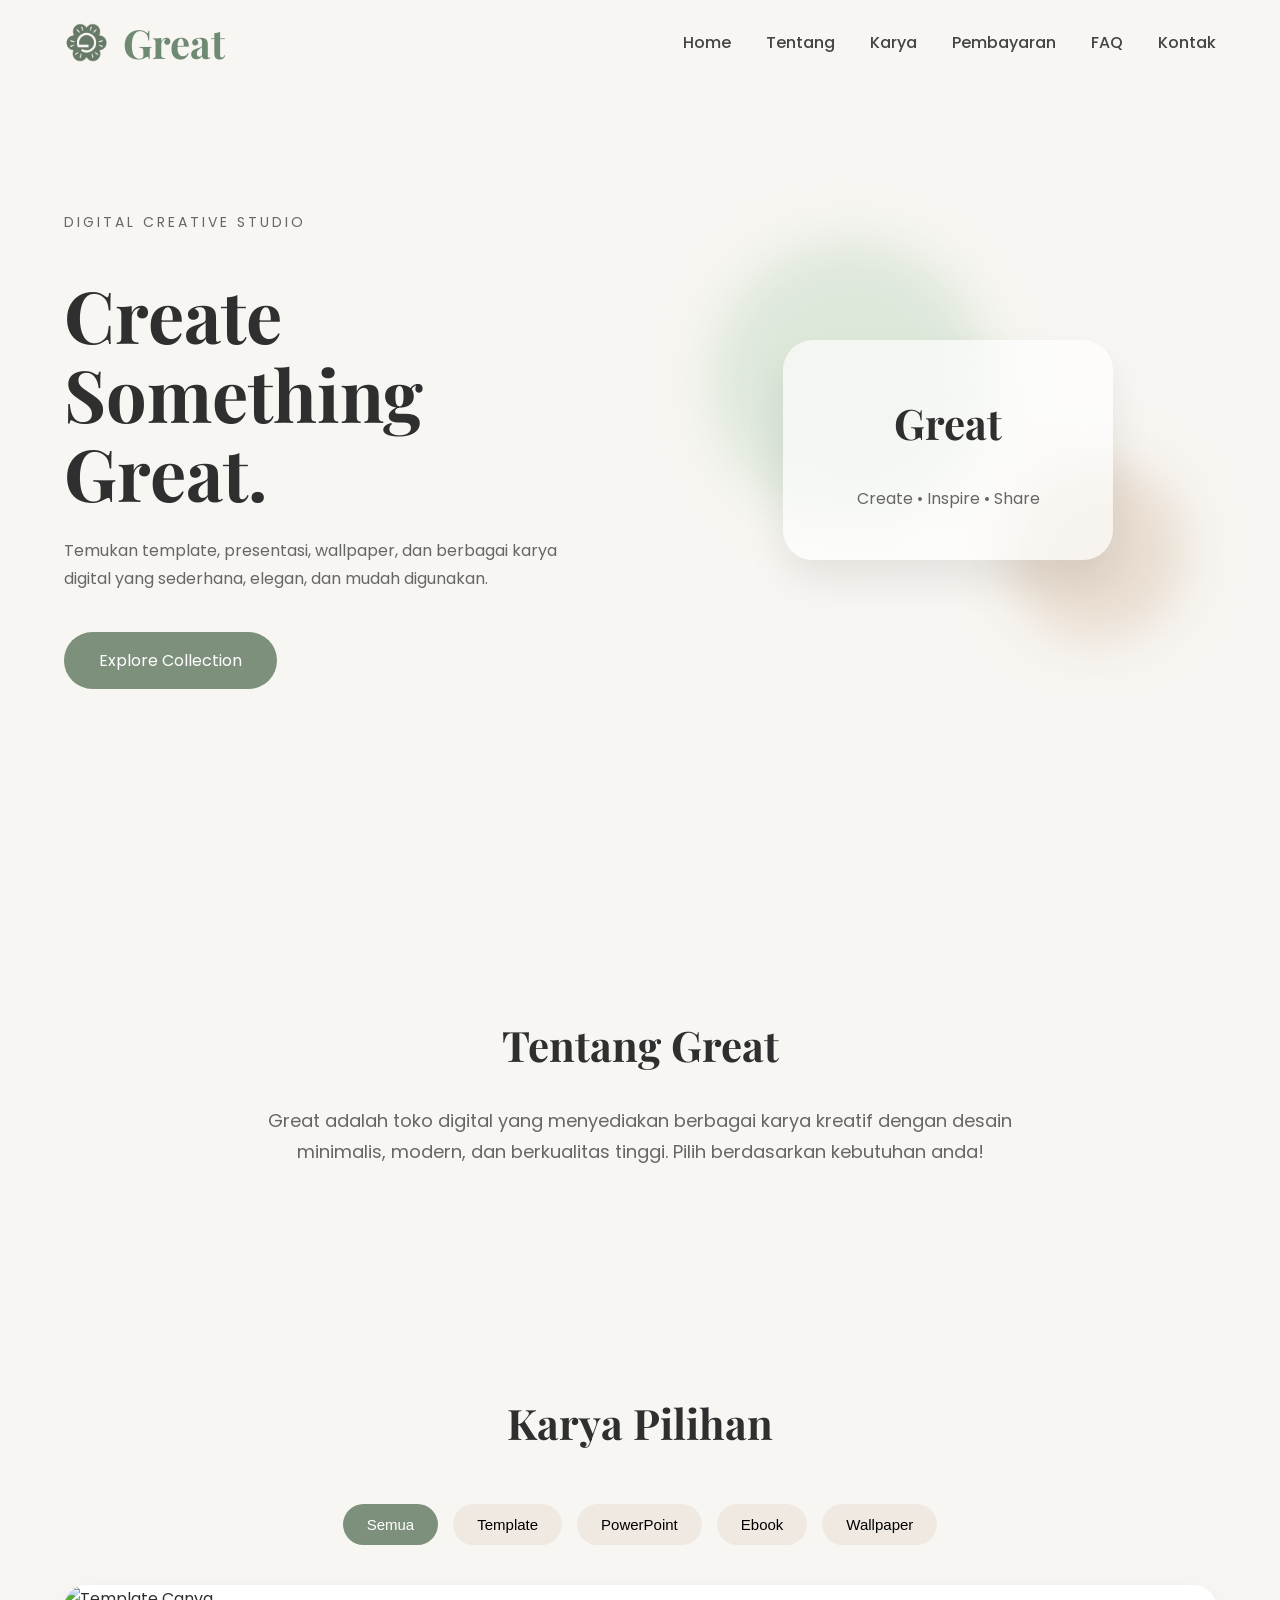
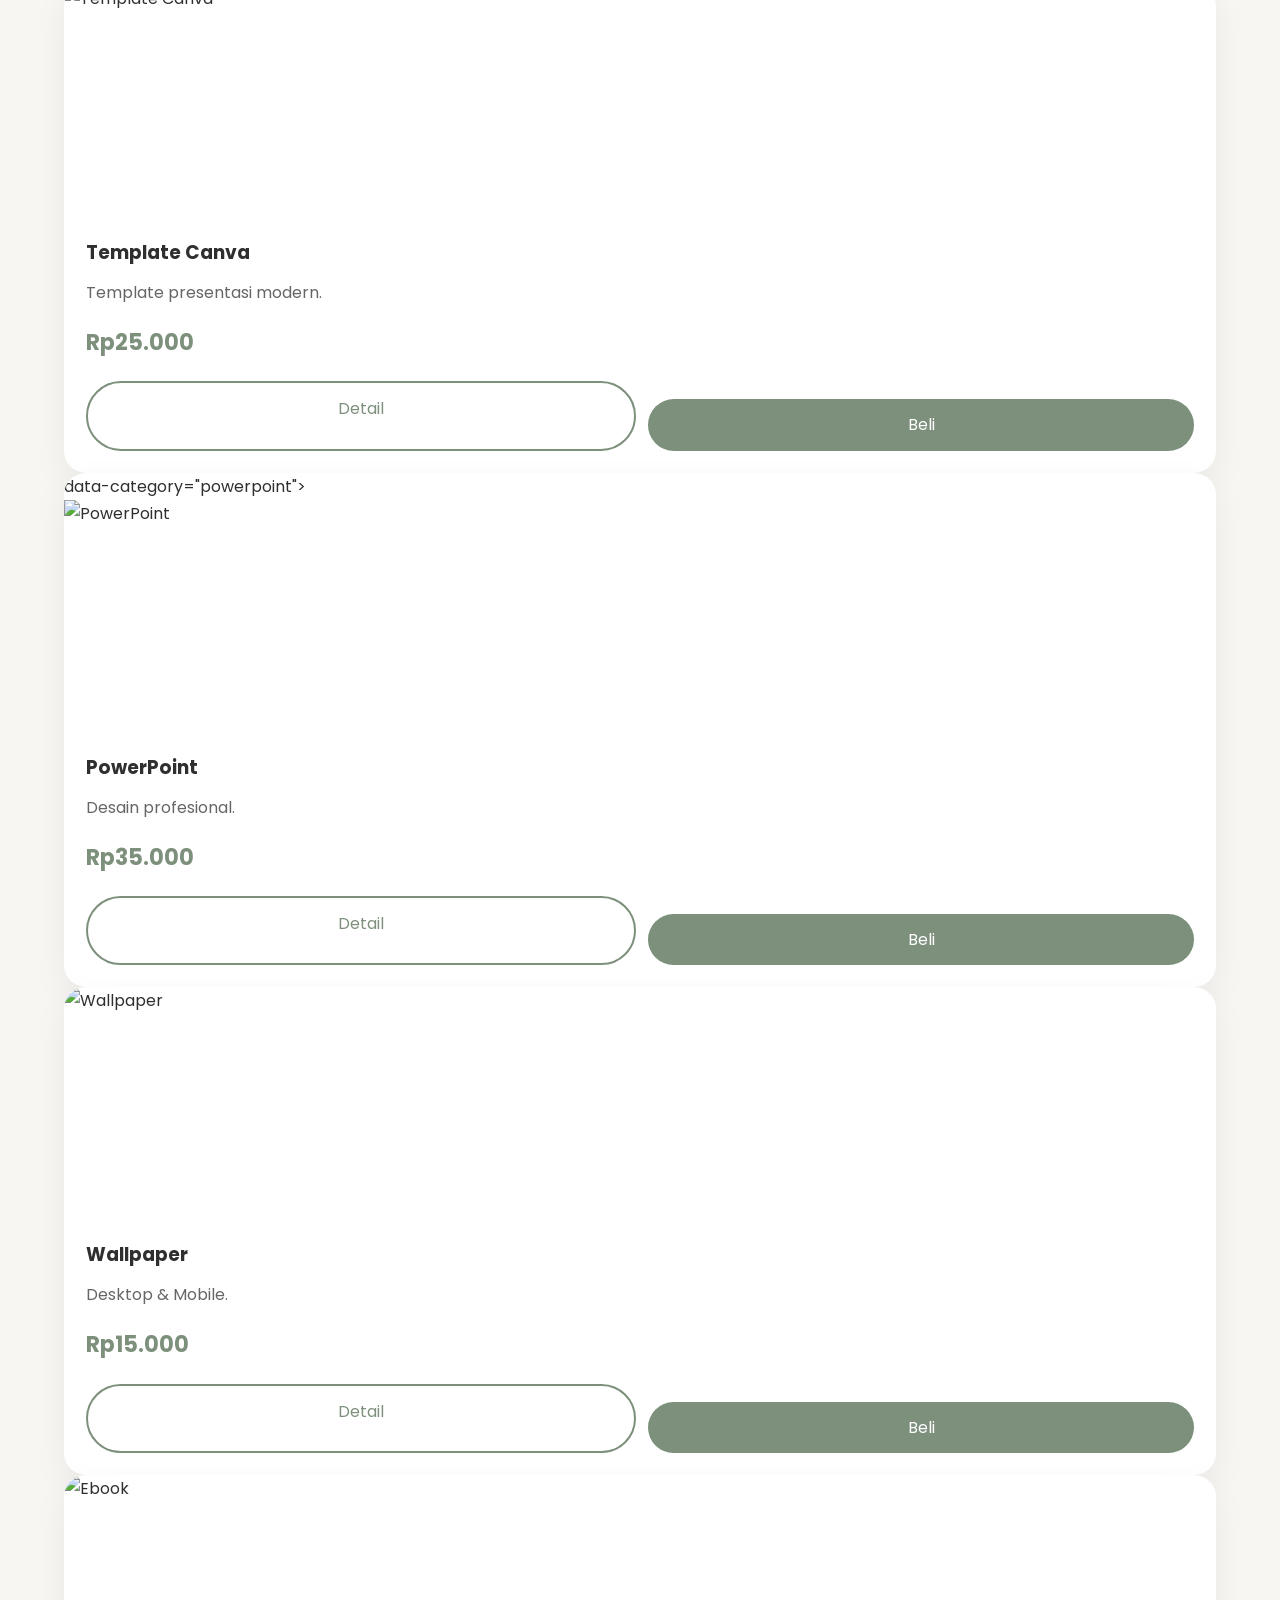
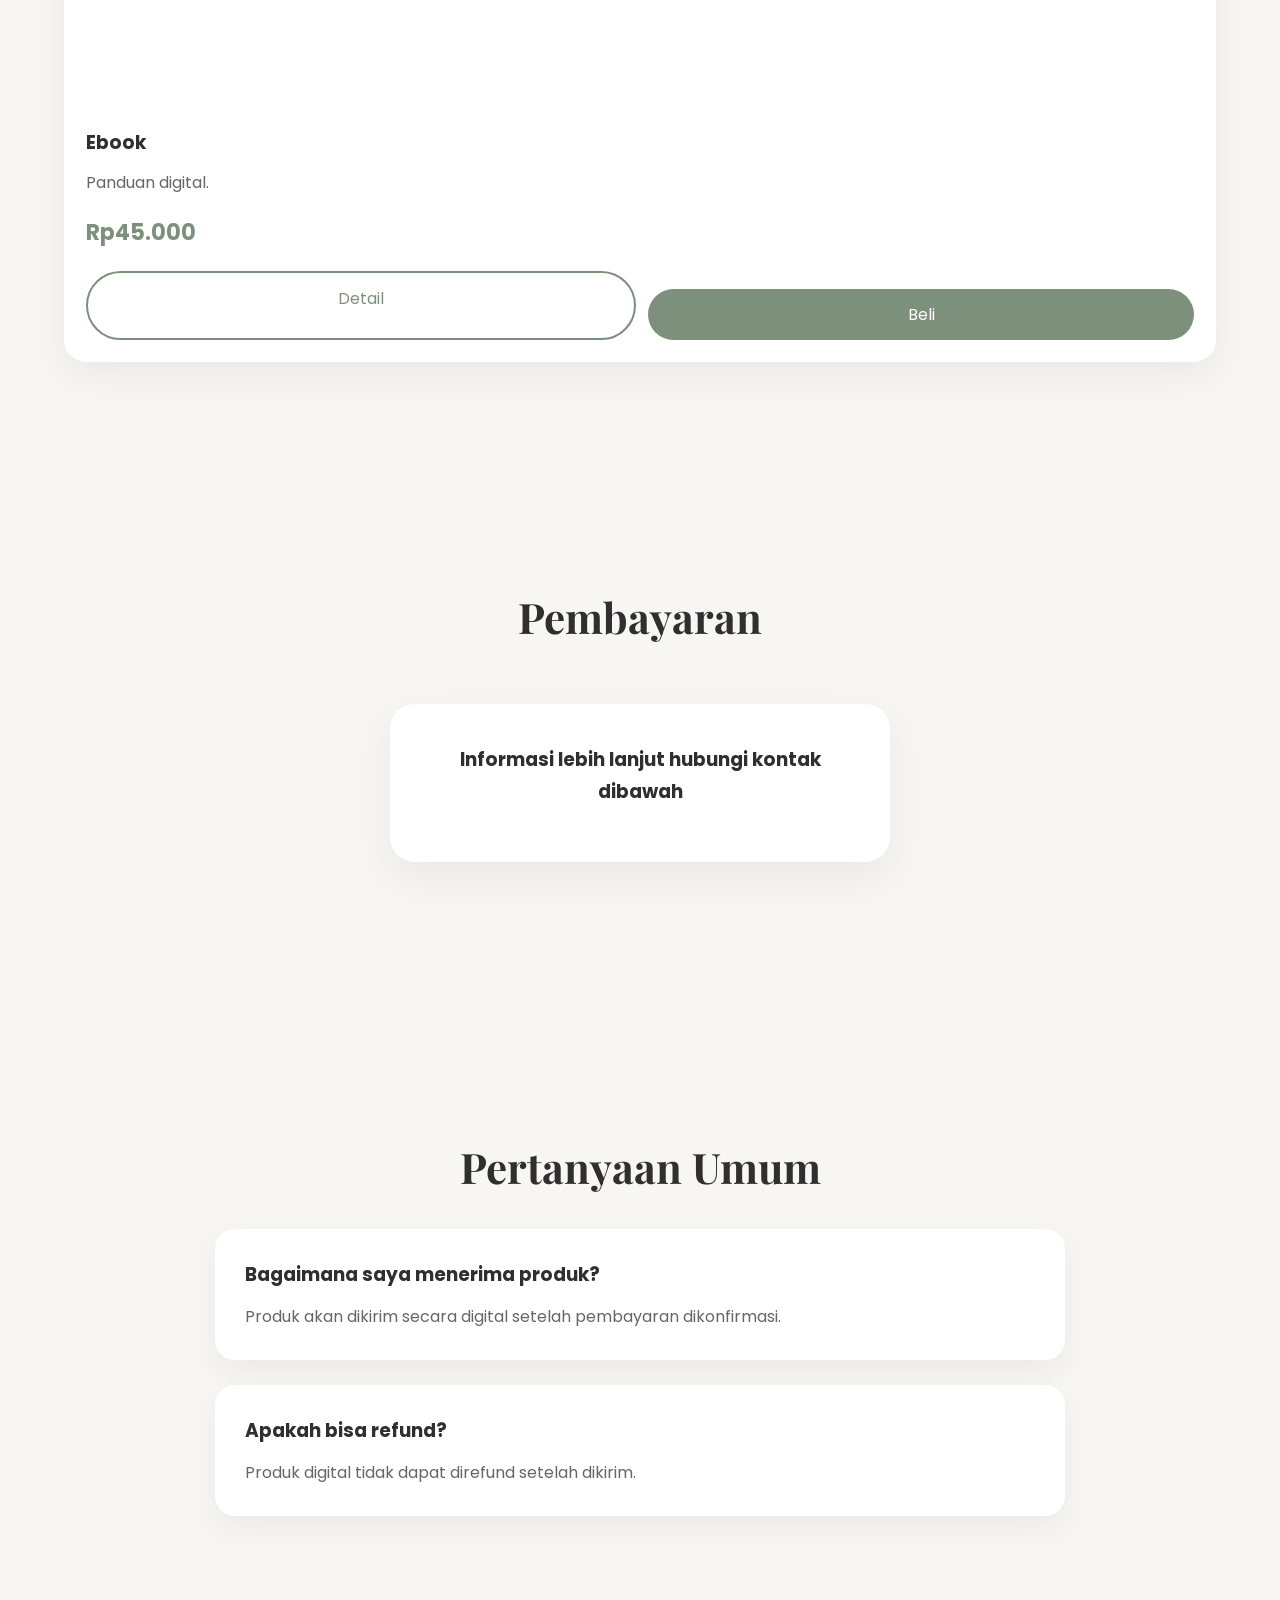
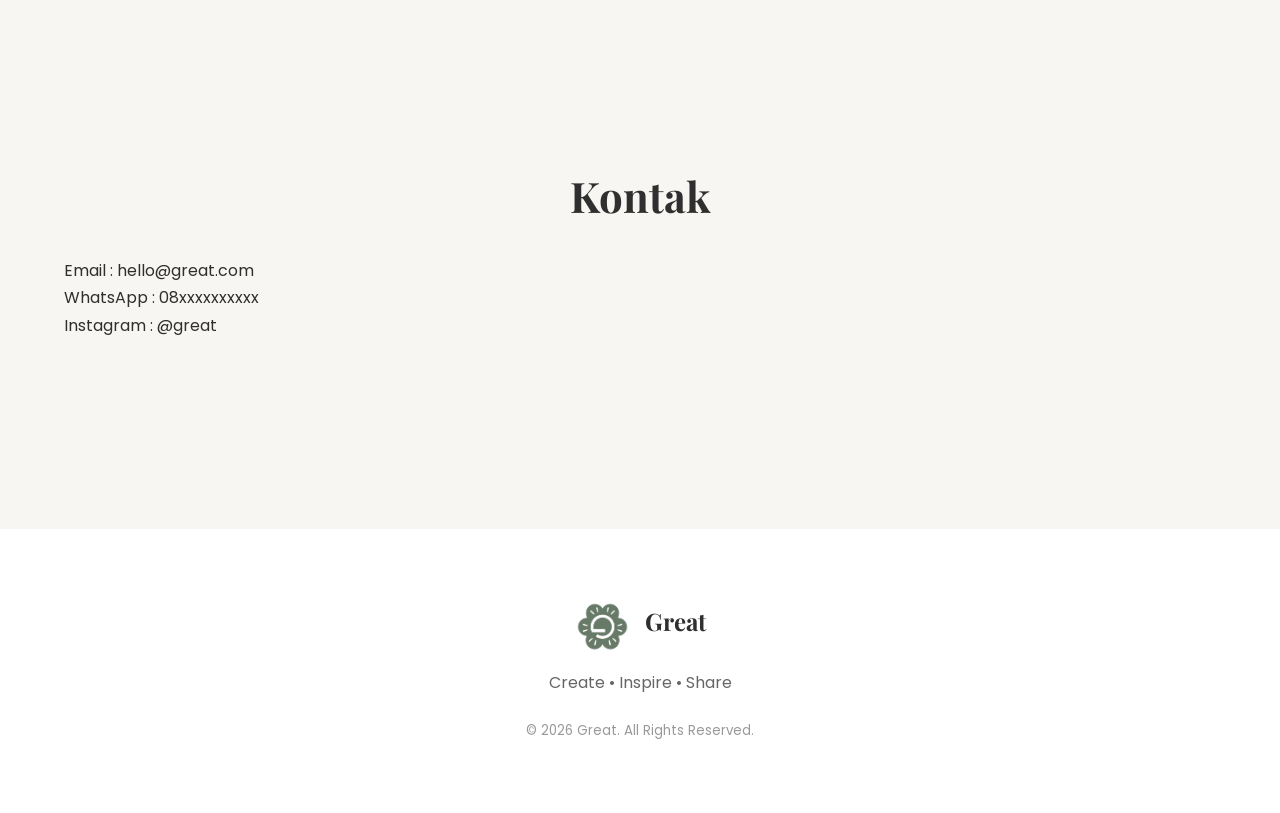
==== index.html @ f37a180a "First commit" ====
<!DOCTYPE html>
<html lang="id">

<head>
    <meta charset="UTF-8">
    <meta name="viewport" content="width=device-width, initial-scale=1.0">

    <title>Great | Digital Store</title>

    <!-- Font -->
    <link rel="preconnect" href="https://fonts.googleapis.com">
    <link rel="preconnect" href="https://fonts.gstatic.com" crossorigin>

    <link href="https://fonts.googleapis.com/css2?family=Playfair+Display:wght@600;700&family=Poppins:wght@300;400;500;600;700&display=swap" rel="stylesheet">

    <link rel="stylesheet" href="style.css">
    <link rel="icon" href="images/logo.png" type="image/png">
</head>

<body>

    <!-- ================= NAVBAR ================= -->

    <header id="header">

        <nav class="container">

            <a href="#" class="logo">

            <img src="images/logo.png" alt="Great Logo">

             <span>Great</span>

            </a>

            <div class="menu-toggle">

        <span></span>
        <span></span>
        <span></span>

        </div>
        
        <ul class="nav-links">
            
            <li><a href="#home">Home</a></li>
            <li><a href="#about">Tentang</a></li>
            <li><a href="#works">Karya</a></li>
            <li><a href="#payment">Pembayaran</a></li>
            <li><a href="#faq">FAQ</a></li>
            <li><a href="#contact">Kontak</a></li>

        </ul>

            

        </nav>

    </header>





    <!-- ================= HERO ================= -->

    <section id="home" class="hero">

        <div class="container hero-content">

            <div class="hero-text">

                <p class="subtitle">
                    DIGITAL CREATIVE STUDIO
                </p>

                <h1>
                    Create Something Great.
                </h1>

                <p>

                    Temukan template, presentasi,
                    wallpaper, dan berbagai karya digital
                    yang sederhana, elegan,
                    dan mudah digunakan.

                </p>

                <a href="#works" class="btn">
                    Explore Collection
                </a>

            </div>

            <div class="hero-image">

                <div class="blob blob1"></div>

                <div class="blob blob2"></div>

                <div class="hero-card">

                    <h2>Great</h2>

                    <span>Create • Inspire • Share</span>

                </div>

            </div>

        </div>

    </section>





    <!-- ================= ABOUT ================= -->

    <section id="about" class="hidden">

        <div class="container">

            <h2>Tentang Great</h2>

            <p class="section-text">

                Great adalah toko digital yang menyediakan
                berbagai karya kreatif dengan desain minimalis,
                modern, dan berkualitas tinggi. Pilih berdasarkan kebutuhan anda!

            </p>

        </div>

    </section>


    
    <!-- ================= WORKS ================= -->

    <section id="works" class="hidden">

        <div class="container">

            <h2>Karya Pilihan</h2>

                <div class="filters">

                <button class="active" data-filter="all">
                    Semua
                </button>

                <button data-filter="template">
                    Template
                </button>

                <button data-filter="ppt">
                    PowerPoint
                </button>

                <button data-filter="ebook">
                    Ebook
                </button>

                <button data-filter="wallpaper">
                    Wallpaper
                </button>

            </div>

                <div class="card" data-category="template">

                    <img src="images/work1.jpg" alt="Template Canva">

                    <div class="card-body">

                        <h3>Template Canva</h3>

                        <p>Template presentasi modern.</p>

                        <strong>Rp25.000</strong>
                
                        <div class="button-group">

                            <a href="product.html?id=1" class="detail-btn">
                            Detail
                            </a>

                            <a href="#payment" class="buy-btn">
                            Beli
                            </a>

                         </div>

                     </div>

                </div>

                <div class="card"> data-category="powerpoint">

                    <img src="images/work2.jpg" alt="PowerPoint">

                    <div class="card-body">

                        <h3>PowerPoint</h3>

                        <p>Desain profesional.</p>

                        <strong>Rp35.000</strong>

                        <div class="button-group">

                        <a href="product.html?id=1" class="detail-btn">
                        Detail
                        </a>

                        <a href="#payment" class="buy-btn">
                        Beli
                        </a>

                         </div>
                        
                    </div>

                </div>

                <div class="card">

                    <img src="images/work3.jpg" alt="Wallpaper">

                    <div class="card-body">

                        <h3>Wallpaper</h3>

                        <p>Desktop & Mobile.</p>

                        <strong>Rp15.000</strong>

                         <div class="button-group">

                            <a href="product.html?id=1" class="detail-btn">
                            Detail
                            </a>

                            <a href="#payment" class="buy-btn">
                            Beli
                            </a>

                         </div>

                    </div>

                </div>

                <div class="card">

                    <img src="images/work4.jpg" alt="Ebook">

                    <div class="card-body">

                        <h3>Ebook</h3>

                        <p>Panduan digital.</p>

                        <strong>Rp45.000</strong>

                         <div class="button-group">

                            <a href="product.html?id=1" class="detail-btn">
                            Detail
                            </a>

                            <a href="#payment" class="buy-btn">
                            Beli
                            </a>

                         </div>

                    </div>

                </div>

            </div>

        </div>

    </section>





    <!-- ================= PAYMENT ================= -->

    <section id="payment" class="hidden">

        <div class="container">

            <h2>Pembayaran</h2>

            <div class="payment-box">

                <h3>Informasi lebih lanjut hubungi kontak dibawah</h3>

            </div>

        </div>

    </section>





    <!-- ================= FAQ ================= -->

    <section id="faq" class="hidden">

        <div class="container">

            <h2>Pertanyaan Umum</h2>

            <div class="faq-item">

                <h3>Bagaimana saya menerima produk?</h3>

                <p>Produk akan dikirim secara digital setelah pembayaran dikonfirmasi.</p>

            </div>

            <div class="faq-item">

                <h3>Apakah bisa refund?</h3>

                <p>Produk digital tidak dapat direfund setelah dikirim.</p>

            </div>

        </div>

    </section>





    <!-- ================= CONTACT ================= -->

    <section id="contact" class="hidden">

        <div class="container">

            <h2>Kontak</h2>

            <p>Email : hello@great.com</p>

            <p>WhatsApp : 08xxxxxxxxxx</p>

            <p>Instagram : @great</p>

        </div>

    </section>





    <!-- ================= FOOTER ================= -->

    <footer>

        <div class="container">

            <div class="footer-logo">

                <img src="images/logo.png" alt="Great Logo">

                <h2>Great</h2>

            </div>

            <p>Create • Inspire • Share</p>

            <small>© 2026 Great. All Rights Reserved.</small>

        </div>

    </footer>

    <script src="script.js"></script>

</body>

</html>
---- style.css ----
/* ===================================
   GOOGLE FONT
=================================== */

@import url('https://fonts.googleapis.com/css2?family=Playfair+Display:wght@600;700&family=Poppins:wght@300;400;500;600;700&display=swap');


/* ===================================
   RESET
=================================== */

*{
    margin:0;
    padding:0;
    box-sizing:border-box;
}

html{
    scroll-behavior:smooth;
}

body{

    font-family:'Poppins',sans-serif;

    background:#F8F6F2;

    color:#2F2F2F;

    line-height:1.7;

}

img{
    display:block;
    width:100%;
}


/* ===================================
   CONTAINER
=================================== */

.container{

    width:90%;

    max-width:1200px;

    margin:auto;

}


/* ===================================
   HEADER
=================================== */

header{

    position:fixed;

    width:100%;

    top:0;

    left:0;

    z-index:999;

    transition:.35s;

}

header.scrolled{

    background:white;

    box-shadow:0 8px 30px rgba(0,0,0,.08);

}

nav{

    height:85px;

    display:flex;

    justify-content:space-between;

    align-items:center;

}

.logo{

    display:flex;

    align-items:center;

    gap:14px;

    text-decoration:none;

    color:#6F8A72;

    font-family:'Playfair Display',serif;

    font-size:40px;

    font-weight:700;

}

.logo img{

    width:45px;

    height:45px;

    object-fit:contain;

}

.nav-links{

    display:flex;

    list-style:none;

    gap:35px;

}

.nav-links a{

    text-decoration:none;

    color:#444;

    font-weight:500;

    transition:.3s;

}

.nav-links a:hover{

    color:#7D907C;

}


/* ===================================
   HERO
=================================== */

.hero{

    min-height:100vh;

    display:flex;

    align-items:center;

}

.hero-content{

    display:grid;

    grid-template-columns:1fr 1fr;

    align-items:center;

    gap:80px;

}

.subtitle{

    color:#7D907C;

    letter-spacing:3px;

    font-size:14px;

    margin-bottom:18px;

}

.hero h1{

    font-size:72px;

    font-family:'Playfair Display',serif;

    line-height:1.1;

    margin-bottom:25px;

}

.hero p{

    color:#666;

    margin-bottom:40px;

}

.btn{

    display:inline-block;

    padding:15px 35px;

    border-radius:50px;

    background:#7D907C;

    color:white;

    text-decoration:none;

    transition:.3s;

}

.btn:hover{

    background:#677967;

    transform:translateY(-3px);

}


/* ===================================
   HERO CARD
=================================== */

.hero-image{

    position:relative;

    height:500px;

}

.blob{

    position:absolute;

    border-radius:50%;

    filter:blur(25px);

}

.blob1{

    width:280px;

    height:280px;

    background:#DDE7DA;

    left:30px;

    top:40px;

}

.blob2{

    width:180px;

    height:180px;

    background:#E8DCCF;

    right:30px;

    bottom:60px;

}

.hero-card{

    position:absolute;

    inset:0;

    margin:auto;

    width:330px;

    height:220px;

    background:rgba(255,255,255,.65);

    backdrop-filter:blur(20px);

    border-radius:30px;

    display:flex;

    flex-direction:column;

    justify-content:center;

    align-items:center;

    box-shadow:0 20px 40px rgba(0,0,0,.08);

}

.hero-card h2{

    font-family:'Playfair Display',serif;

    font-size:42px;

}

.hero-card span{

    color:#666;

}

/* ===================================
   ABOUT
=================================== */

section{

    padding:110px 0;

}

section h2{

    text-align:center;

    font-size:42px;

    font-family:'Playfair Display',serif;

    margin-bottom:25px;

    color:#2F2F2F;

}

.section-text{

    max-width:750px;

    margin:auto;

    text-align:center;

    color:#666;

    font-size:18px;

}

/* ===================================
   WORKS
=================================== */

.cards{

    margin-top:60px;

    display:grid;

    grid-template-columns:repeat(auto-fit,minmax(260px,1fr));

    gap:35px;

}

.card{

    background:#fff;

    border-radius:22px;

    overflow:hidden;

    transition:.35s;

    box-shadow:0 12px 35px rgba(0,0,0,.06);

}

.card:hover{

    transform:translateY(-10px);

    box-shadow:0 20px 45px rgba(0,0,0,.12);

}

.card img{

    height:230px;

    object-fit:cover;

    transition:.4s;

}

.card:hover img{

    transform:scale(1.08);

}

.card-body{

    padding:22px;

}

.card-body h3{

    margin-bottom:10px;

}

.card-body p{

    color:#666;

    margin-bottom:18px;

}

.card-body strong{

    color:#7D907C;

    font-size:22px;

}

/* ===================================
   PAYMENT
=================================== */

.payment-box{

    max-width:500px;

    margin:50px auto;

    background:white;

    padding:40px;

    border-radius:25px;

    text-align:center;

    box-shadow:0 15px 40px rgba(0,0,0,.06);

}

.payment-box h3{

    margin-bottom:15px;

}

.payment-box p{

    margin:8px 0;

}

/* ===================================
   FAQ
=================================== */

.faq-item{

    max-width:850px;

    margin:25px auto;

    background:white;

    padding:30px;

    border-radius:20px;

    box-shadow:0 12px 30px rgba(0,0,0,.05);

}

.faq-item h3{

    margin-bottom:12px;

}

.faq-item p{

    color:#666;

}

/* ===================================
   FOOTER
=================================== */

footer{

    background:#ffffff;

    padding:70px 0;

    text-align:center;

    margin-top:80px;

}

footer h2{

    font-family:'Playfair Display',serif;

    margin-bottom:10px;

}

footer p{

    color:#666;

    margin-bottom:20px;

}

footer small{

    color:#999;

}

/* ===================================
   RESPONSIVE
=================================== */

@media(max-width:900px){

.hero-content{

    grid-template-columns:1fr;

    text-align:center;

}

.hero h1{

    font-size:52px;

}

.hero-image{

    height:350px;

}

.description{

    margin:auto auto 35px;

}

.nav-links{

    gap:20px;

    font-size:14px;

}

.logo{

    font-size:42px;

}

}

@media(max-width:700px){

nav{

    flex-direction:column;

    justify-content:center;

    gap:18px;

    height:auto;

    padding:20px 0;

}

.nav-links{

    flex-wrap:wrap;

    justify-content:center;

}

.hero{

    padding-top:120px;

}

.hero h1{

    font-size:42px;

}

.hero-card{

    width:270px;

    height:180px;

}

.hero-card h2{

    font-size:34px;

}

section h2{

    font-size:34px;

}

}

/* ===========================
MENU MOBILE
=========================== */

.menu-toggle{

    display:none;

    flex-direction:column;

    gap:6px;

    cursor:pointer;

}

.menu-toggle span{

    width:28px;

    height:3px;

    background:#444;

    border-radius:5px;

}



/* ===========================
BUTTON BELI
=========================== */

.buy-btn{

    display:inline-block;

    margin-top:18px;

    padding:12px 25px;

    background:#7D907C;

    color:white;

    text-decoration:none;

    border-radius:40px;

    transition:.35s;

}

.buy-btn:hover{

    background:#667467;

    transform:translateY(-3px);

}



/* ===========================
FADE
=========================== */

.hidden{

    opacity:0;

    transform:translateY(60px);

    transition:1s;

}

.show{

    opacity:1;

    transform:translateY(0);

}



/* ===========================
RESPONSIVE
=========================== */

@media(max-width:850px){

.menu-toggle{

    display:flex;

}

.nav-links{

    position:absolute;

    top:85px;

    left:0;

    width:100%;

    background:white;

    flex-direction:column;

    align-items:center;

    max-height:0;

    overflow:hidden;

    transition:.4s;

    box-shadow:0 8px 20px rgba(0,0,0,.08);

}

.nav-links.active{

    max-height:450px;

    padding:25px 0;

}

}

/* ================= FILTER ================= */

.filters{

    display:flex;

    justify-content:center;

    gap:15px;

    flex-wrap:wrap;

    margin-top:45px;

    margin-bottom:40px;

}

.filters button{

    padding:12px 24px;

    border:none;

    border-radius:30px;

    cursor:pointer;

    background:#EFE9E2;

    transition:.3s;

    font-size:15px;

}

.filters button:hover{

    background:#7D907C;

    color:white;

}

.filters button.active{

    background:#7D907C;

    color:white;

}



/* ================= BUTTON GROUP ================= */

.button-group{

    display:flex;

    gap:12px;

    margin-top:20px;

}

.button-group a{

    flex:1;

    text-align:center;

    text-decoration:none;

    padding:12px;

    border-radius:40px;

    transition:.3s;

}

.detail-btn{

    border:2px solid #7D907C;

    color:#7D907C;

}

.detail-btn:hover{

    background:#7D907C;

    color:white;

}

/* ===========================
DETAIL PRODUCT
=========================== */

.product-detail{

    padding-top:150px;

}

.detail-grid{

    display:grid;

    grid-template-columns:1fr 1fr;

    gap:60px;

    align-items:center;

}

.detail-image img{

    width:100%;

    border-radius:25px;

    box-shadow:0 20px 45px rgba(0,0,0,.08);

}

.detail-info h1{

    font-size:48px;

    margin:15px 0;

}

.detail-info h2{

    color:#7D907C;

    margin-bottom:20px;

}

.category{

    color:#888;

    text-transform:uppercase;

    letter-spacing:2px;

}

.features{

    margin:25px 0;

    list-style:none;

}

.features li{

    margin:12px 0;

}

@media(max-width:900px){

.detail-grid{

grid-template-columns:1fr;

}

}

.footer-logo{

    display:flex;

    justify-content:center;

    align-items:center;

    gap:15px;

    margin-bottom:15px;

}

.footer-logo img{

    width:55px;

    height:55px;

}
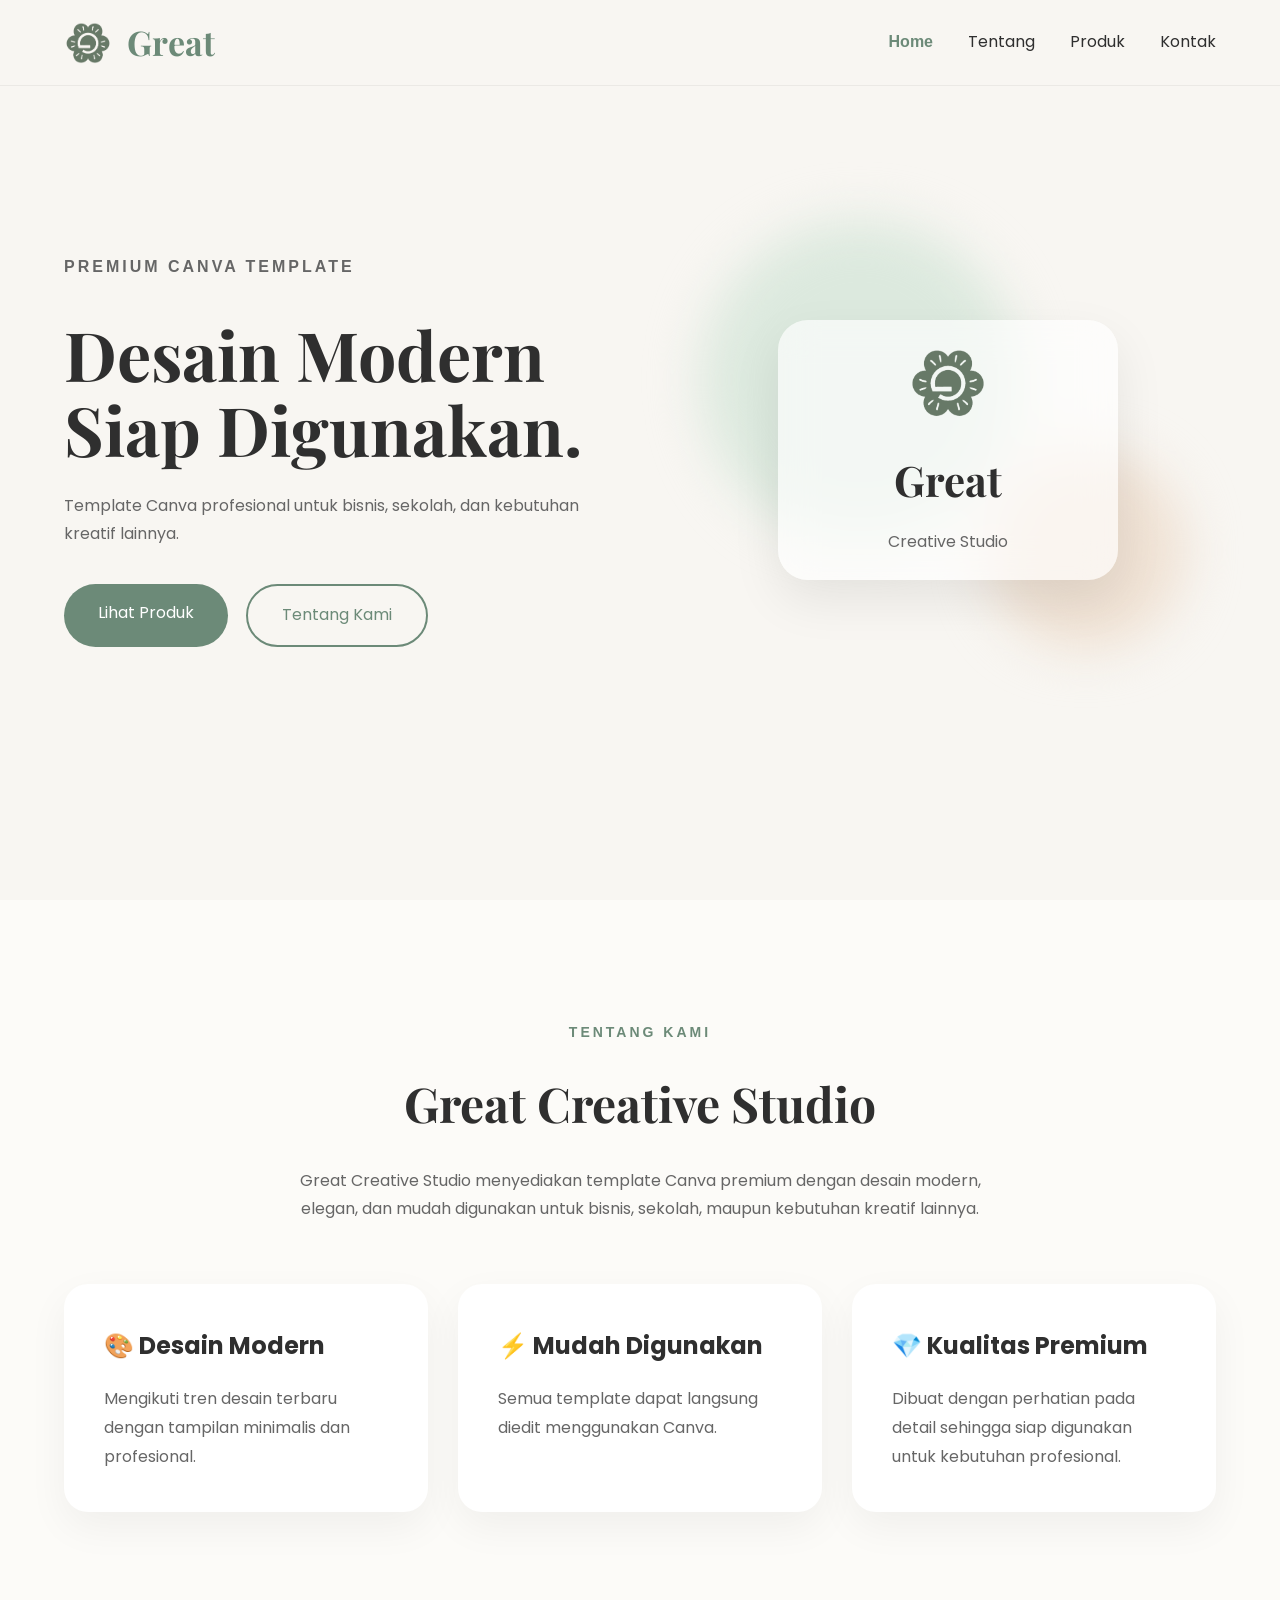
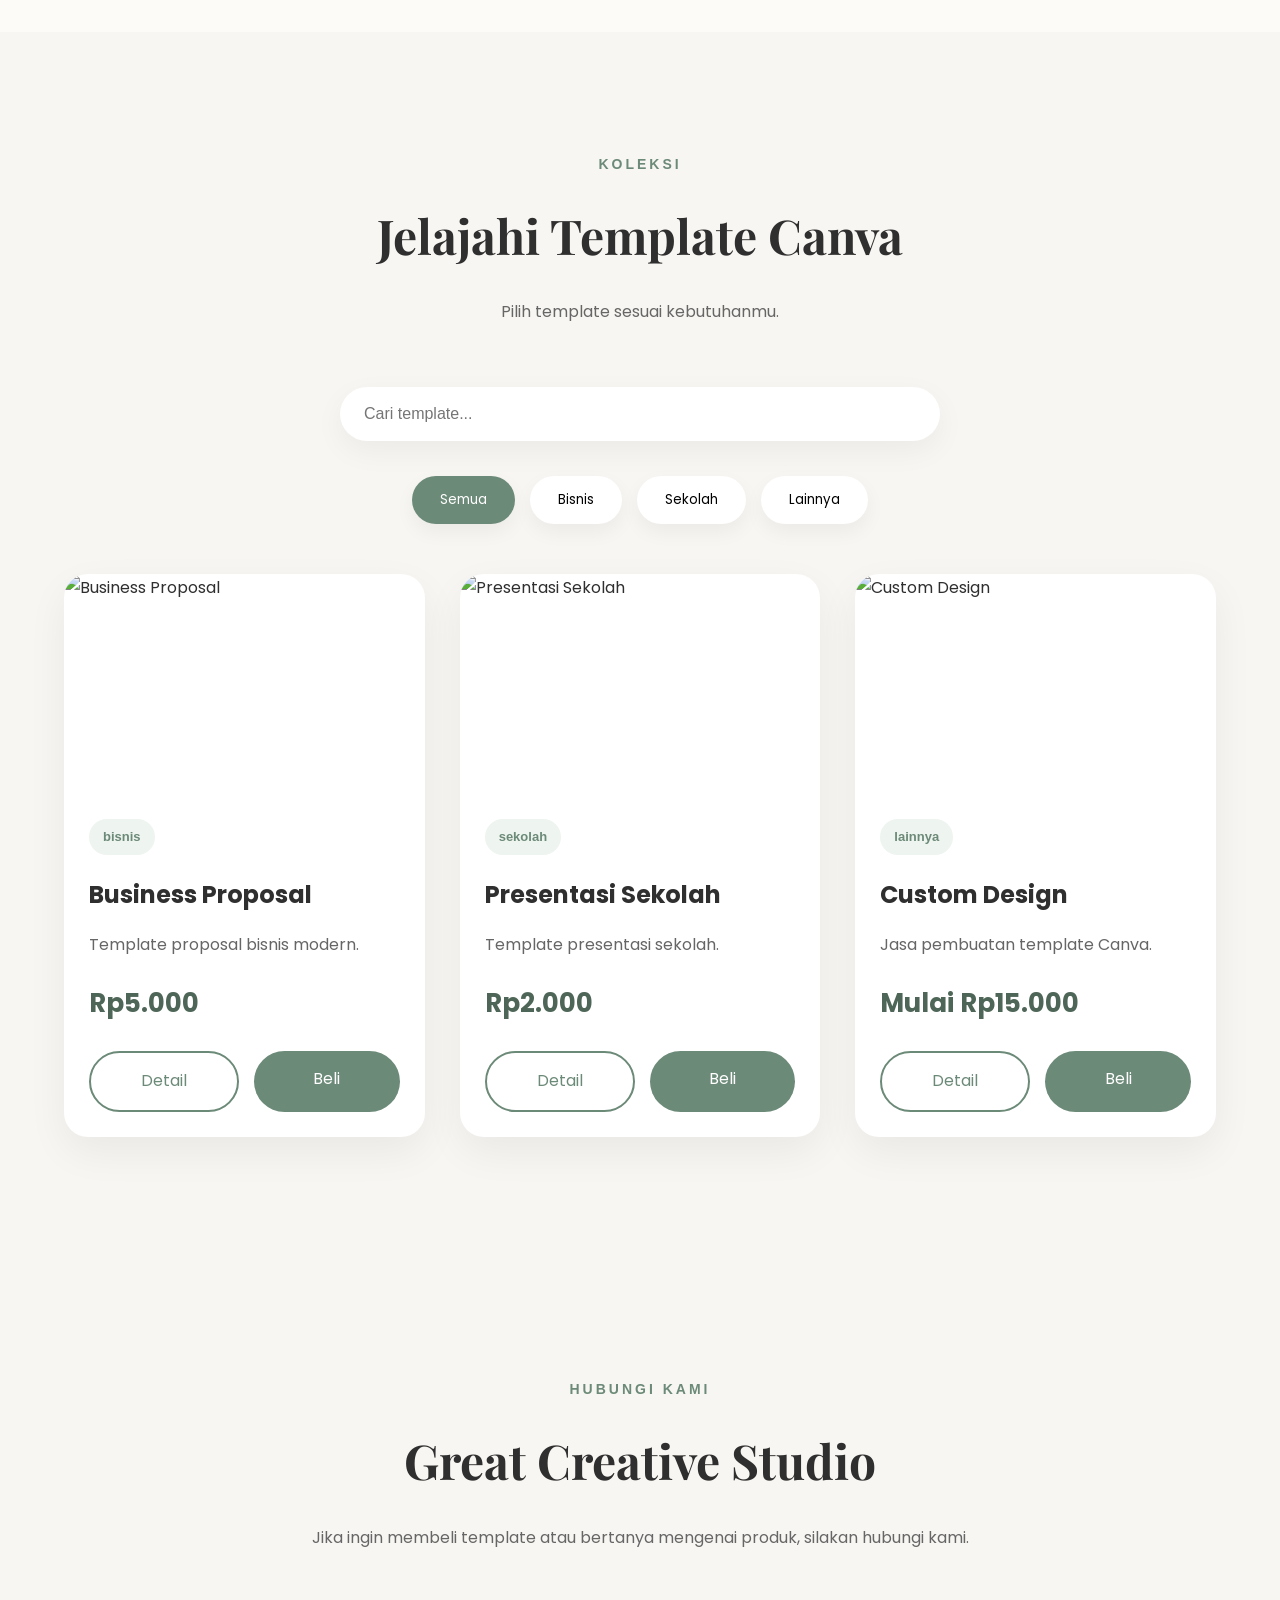
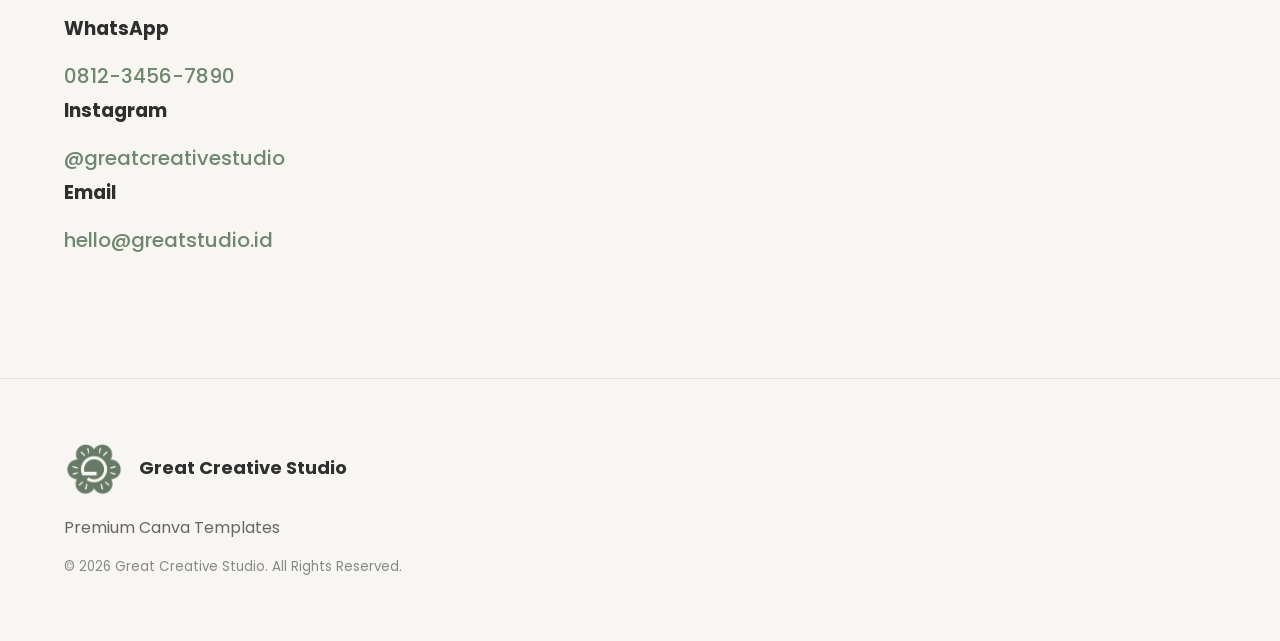
==== commit 7f936120: "Update website design and products" ====
--- a/index.html
+++ b/index.html
@@ -2,396 +2,506 @@
 <html lang="id">
 
 <head>
+
     <meta charset="UTF-8">
-    <meta name="viewport" content="width=device-width, initial-scale=1.0">
-
-    <title>Great | Digital Store</title>
-
-    <!-- Font -->
-    <link rel="preconnect" href="https://fonts.googleapis.com">
-    <link rel="preconnect" href="https://fonts.gstatic.com" crossorigin>
-
-    <link href="https://fonts.googleapis.com/css2?family=Playfair+Display:wght@600;700&family=Poppins:wght@300;400;500;600;700&display=swap" rel="stylesheet">
-
-    <link rel="stylesheet" href="style.css">
-    <link rel="icon" href="images/logo.png" type="image/png">
+
+    <meta
+        name="viewport"
+        content="width=device-width, initial-scale=1.0">
+
+    <title>
+
+        Great Creative Studio
+
+    </title>
+
+    <meta
+        name="description"
+        content="Premium Canva Templates">
+
+    <link
+        rel="icon"
+        href="images/logo.png">
+
+    <link
+        rel="stylesheet"
+        href="style.css">
+
 </head>
 
 <body>
 
-    <!-- ================= NAVBAR ================= -->
-
-    <header id="header">
-
-        <nav class="container">
-
-            <a href="#" class="logo">
-
-            <img src="images/logo.png" alt="Great Logo">
-
-             <span>Great</span>
+<!-- ==========================================
+ HEADER
+========================================== -->
+
+<header id="header">
+
+    <div class="container">
+
+        <nav>
+
+            <a
+            href="#"
+            class="logo">
+
+                <img
+                src="images/logo.png"
+                alt="Great Logo">
+
+                <span>
+
+                    Great
+
+                </span>
 
             </a>
 
+            <ul class="nav-links">
+
+                <li>
+
+                    <a href="#home">
+
+                        Home
+
+                    </a>
+
+                </li>
+
+                <li>
+
+                    <a href="#about">
+
+                        Tentang
+
+                    </a>
+
+                </li>
+
+                <li>
+
+                    <a href="#products">
+
+                        Produk
+
+                    </a>
+
+                </li>
+
+                <li>
+
+                    <a href="#contact">
+
+                        Kontak
+
+                    </a>
+
+                </li>
+
+            </ul>
+
             <div class="menu-toggle">
 
-        <span></span>
-        <span></span>
-        <span></span>
-
-        </div>
-        
-        <ul class="nav-links">
-            
-            <li><a href="#home">Home</a></li>
-            <li><a href="#about">Tentang</a></li>
-            <li><a href="#works">Karya</a></li>
-            <li><a href="#payment">Pembayaran</a></li>
-            <li><a href="#faq">FAQ</a></li>
-            <li><a href="#contact">Kontak</a></li>
-
-        </ul>
-
-            
+                <span></span>
+
+                <span></span>
+
+                <span></span>
+
+            </div>
 
         </nav>
 
-    </header>
-
-
-
-
-
-    <!-- ================= HERO ================= -->
-
-    <section id="home" class="hero">
-
-        <div class="container hero-content">
-
-            <div class="hero-text">
-
-                <p class="subtitle">
-                    DIGITAL CREATIVE STUDIO
+    </div>
+
+</header>
+
+<!-- ==========================================
+     HERO
+========================================== -->
+
+<section
+id="home"
+class="hero">
+
+    <div class="container hero-grid">
+
+        <div class="hero-text">
+
+            <p class="hero-subtitle">
+
+                PREMIUM CANVA TEMPLATE
+
+            </p>
+
+            <h1>
+
+                Desain Modern
+                Siap Digunakan.
+
+            </h1>
+
+            <p>
+
+                Template Canva profesional
+                untuk bisnis, sekolah,
+                dan kebutuhan kreatif lainnya.
+
+            </p>
+
+            <div class="hero-buttons">
+
+                <a
+                href="#products"
+                class="btn">
+
+                    Lihat Produk
+
+                </a>
+
+                <a
+                href="#about"
+                class="btn-outline">
+
+                    Tentang Kami
+
+                </a>
+
+            </div>
+
+        </div>
+
+        <div class="hero-image">
+
+            <div class="circle circle1"></div>
+
+            <div class="circle circle2"></div>
+
+            <div class="hero-card">
+
+                <img
+                src="images/logo.png"
+                alt="Great Logo">
+
+                <h2>
+
+                    Great
+
+                </h2>
+
+                <p>
+
+                    Creative Studio
+
                 </p>
 
-                <h1>
-                    Create Something Great.
-                </h1>
+            </div>
+
+        </div>
+
+    </div>
+
+</section>
+
+<!-- ==========================================
+     ABOUT
+========================================== -->
+
+<section
+id="about"
+class="about">
+
+    <div class="container">
+
+        <div class="section-title">
+
+            <p class="section-subtitle">
+
+                TENTANG KAMI
+
+            </p>
+
+            <h2>
+
+                Great Creative Studio
+
+            </h2>
+
+            <p class="section-description">
+
+                Great Creative Studio menyediakan
+                template Canva premium dengan desain
+                modern, elegan, dan mudah digunakan
+                untuk bisnis, sekolah, maupun
+                kebutuhan kreatif lainnya.
+
+            </p>
+
+        </div>
+
+        <div class="about-grid">
+
+            <div class="about-card">
+
+                <h3>
+
+                    🎨 Desain Modern
+
+                </h3>
 
                 <p>
 
-                    Temukan template, presentasi,
-                    wallpaper, dan berbagai karya digital
-                    yang sederhana, elegan,
-                    dan mudah digunakan.
+                    Mengikuti tren desain terbaru
+                    dengan tampilan minimalis
+                    dan profesional.
 
                 </p>
 
-                <a href="#works" class="btn">
-                    Explore Collection
-                </a>
-
             </div>
 
-            <div class="hero-image">
-
-                <div class="blob blob1"></div>
-
-                <div class="blob blob2"></div>
-
-                <div class="hero-card">
-
-                    <h2>Great</h2>
-
-                    <span>Create • Inspire • Share</span>
-
-                </div>
+            <div class="about-card">
+
+                <h3>
+
+                    ⚡ Mudah Digunakan
+
+                </h3>
+
+                <p>
+
+                    Semua template dapat langsung
+                    diedit menggunakan Canva.
+
+                </p>
 
             </div>
 
-        </div>
-
-    </section>
-
-
-
-
-
-    <!-- ================= ABOUT ================= -->
-
-    <section id="about" class="hidden">
-
-        <div class="container">
-
-            <h2>Tentang Great</h2>
-
-            <p class="section-text">
-
-                Great adalah toko digital yang menyediakan
-                berbagai karya kreatif dengan desain minimalis,
-                modern, dan berkualitas tinggi. Pilih berdasarkan kebutuhan anda!
-
-            </p>
-
-        </div>
-
-    </section>
-
-
-    
-    <!-- ================= WORKS ================= -->
-
-    <section id="works" class="hidden">
-
-        <div class="container">
-
-            <h2>Karya Pilihan</h2>
-
-                <div class="filters">
-
-                <button class="active" data-filter="all">
-                    Semua
-                </button>
-
-                <button data-filter="template">
-                    Template
-                </button>
-
-                <button data-filter="ppt">
-                    PowerPoint
-                </button>
-
-                <button data-filter="ebook">
-                    Ebook
-                </button>
-
-                <button data-filter="wallpaper">
-                    Wallpaper
-                </button>
+            <div class="about-card">
+
+                <h3>
+
+                    💎 Kualitas Premium
+
+                </h3>
+
+                <p>
+
+                    Dibuat dengan perhatian pada
+                    detail sehingga siap digunakan
+                    untuk kebutuhan profesional.
+
+                </p>
 
             </div>
 
-                <div class="card" data-category="template">
-
-                    <img src="images/work1.jpg" alt="Template Canva">
-
-                    <div class="card-body">
-
-                        <h3>Template Canva</h3>
-
-                        <p>Template presentasi modern.</p>
-
-                        <strong>Rp25.000</strong>
-                
-                        <div class="button-group">
-
-                            <a href="product.html?id=1" class="detail-btn">
-                            Detail
-                            </a>
-
-                            <a href="#payment" class="buy-btn">
-                            Beli
-                            </a>
-
-                         </div>
-
-                     </div>
-
-                </div>
-
-                <div class="card"> data-category="powerpoint">
-
-                    <img src="images/work2.jpg" alt="PowerPoint">
-
-                    <div class="card-body">
-
-                        <h3>PowerPoint</h3>
-
-                        <p>Desain profesional.</p>
-
-                        <strong>Rp35.000</strong>
-
-                        <div class="button-group">
-
-                        <a href="product.html?id=1" class="detail-btn">
-                        Detail
-                        </a>
-
-                        <a href="#payment" class="buy-btn">
-                        Beli
-                        </a>
-
-                         </div>
-                        
-                    </div>
-
-                </div>
-
-                <div class="card">
-
-                    <img src="images/work3.jpg" alt="Wallpaper">
-
-                    <div class="card-body">
-
-                        <h3>Wallpaper</h3>
-
-                        <p>Desktop & Mobile.</p>
-
-                        <strong>Rp15.000</strong>
-
-                         <div class="button-group">
-
-                            <a href="product.html?id=1" class="detail-btn">
-                            Detail
-                            </a>
-
-                            <a href="#payment" class="buy-btn">
-                            Beli
-                            </a>
-
-                         </div>
-
-                    </div>
-
-                </div>
-
-                <div class="card">
-
-                    <img src="images/work4.jpg" alt="Ebook">
-
-                    <div class="card-body">
-
-                        <h3>Ebook</h3>
-
-                        <p>Panduan digital.</p>
-
-                        <strong>Rp45.000</strong>
-
-                         <div class="button-group">
-
-                            <a href="product.html?id=1" class="detail-btn">
-                            Detail
-                            </a>
-
-                            <a href="#payment" class="buy-btn">
-                            Beli
-                            </a>
-
-                         </div>
-
-                    </div>
-
-                </div>
-
-            </div>
-
-        </div>
-
-    </section>
-
-
-
-
-
-    <!-- ================= PAYMENT ================= -->
-
-    <section id="payment" class="hidden">
-
-        <div class="container">
-
-            <h2>Pembayaran</h2>
-
-            <div class="payment-box">
-
-                <h3>Informasi lebih lanjut hubungi kontak dibawah</h3>
-
-            </div>
-
-        </div>
-
-    </section>
-
-
-
-
-
-    <!-- ================= FAQ ================= -->
-
-    <section id="faq" class="hidden">
-
-        <div class="container">
-
-            <h2>Pertanyaan Umum</h2>
-
-            <div class="faq-item">
-
-                <h3>Bagaimana saya menerima produk?</h3>
-
-                <p>Produk akan dikirim secara digital setelah pembayaran dikonfirmasi.</p>
-
-            </div>
-
-            <div class="faq-item">
-
-                <h3>Apakah bisa refund?</h3>
-
-                <p>Produk digital tidak dapat direfund setelah dikirim.</p>
-
-            </div>
-
-        </div>
-
-    </section>
-
-
-
-
-
-    <!-- ================= CONTACT ================= -->
-
-    <section id="contact" class="hidden">
-
-        <div class="container">
-
-            <h2>Kontak</h2>
-
-            <p>Email : hello@great.com</p>
-
-            <p>WhatsApp : 08xxxxxxxxxx</p>
-
-            <p>Instagram : @great</p>
-
-        </div>
-
-    </section>
-
-
-
-
-
-    <!-- ================= FOOTER ================= -->
-
-    <footer>
-
-        <div class="container">
-
-            <div class="footer-logo">
-
-                <img src="images/logo.png" alt="Great Logo">
-
-                <h2>Great</h2>
-
-            </div>
-
-            <p>Create • Inspire • Share</p>
-
-            <small>© 2026 Great. All Rights Reserved.</small>
-
-        </div>
-
-    </footer>
-
-    <script src="script.js"></script>
+        </div>
+
+    </div>
+
+</section>
+
+<!-- ==========================================
+     PRODUCTS
+========================================== -->
+
+<section
+id="products"
+class="products">
+
+    <div class="container">
+
+        <div class="section-title">
+
+            <p class="section-subtitle">
+
+                KOLEKSI
+
+            </p>
+
+            <h2>
+
+                Jelajahi Template Canva
+
+            </h2>
+
+            <p class="section-description">
+
+                Pilih template sesuai kebutuhanmu.
+
+            </p>
+
+        </div>
+
+        <div class="search-box">
+
+            <input
+            type="text"
+            id="searchInput"
+            placeholder="Cari template...">
+
+        </div>
+
+        <div class="filters">
+
+            <button
+            class="active"
+            data-filter="all">
+
+                Semua
+
+            </button>
+
+            <button
+            data-filter="bisnis">
+
+                Bisnis
+
+            </button>
+
+            <button
+            data-filter="sekolah">
+
+                Sekolah
+
+            </button>
+
+            <button
+            data-filter="lainnya">
+
+                Lainnya
+
+            </button>
+
+        </div>
+
+        <div
+        id="productsContainer"
+        class="products-grid">
+
+        </div>
+
+    </div>
+
+</section>
+
+<!-- ==========================================
+     CONTACT
+========================================== -->
+
+<section
+id="contact"
+class="contact">
+
+    <div class="container">
+
+        <div class="section-title">
+
+            <p class="section-subtitle">
+
+                HUBUNGI KAMI
+
+            </p>
+
+            <h2>
+
+                Great Creative Studio
+
+            </h2>
+
+            <p class="section-description">
+
+                Jika ingin membeli template
+                atau bertanya mengenai produk,
+                silakan hubungi kami.
+
+            </p>
+
+        </div>
+
+        <div class="contact-grid">
+
+    <div class="contact-card">
+
+        <h3>WhatsApp</h3>
+
+        <a href="https://wa.me/6281234567890" class="contact-link">
+            0812-3456-7890
+        </a>
+
+    </div>
+
+    <div class="contact-card">
+
+        <h3>Instagram</h3>
+
+        <a href="https://instagram.com/greatcreativestudio"
+           target="_blank"
+           class="contact-link">
+            @greatcreativestudio
+        </a>
+
+    </div>
+
+    <div class="contact-card">
+
+        <h3>Email</h3>
+
+        <a href="mailto:hello@greatstudio.id"
+           class="contact-link">
+            hello@greatstudio.id
+        </a>
+
+    </div>
+
+</div>
+
+    </div>
+
+</section>
+
+<!-- ==========================================
+     FOOTER
+========================================== -->
+
+<footer>
+
+    <div class="container">
+
+        <div class="footer-logo">
+
+            <img
+            src="images/logo.png"
+            alt="Great Logo">
+
+            <h2>
+
+                Great Creative Studio
+
+            </h2>
+
+        </div>
+
+        <p>
+
+            Premium Canva Templates
+
+        </p>
+
+        <small>
+
+            © 2026 Great Creative Studio.
+            All Rights Reserved.
+
+        </small>
+
+    </div>
+
+</footer>
+
+<script src="products.js"></script>
+
+<script src="script.js"></script>
 
 </body>
 
--- a/style.css
+++ b/style.css
@@ -1,22 +1,28 @@
-/* ===================================
+/* ==========================================
    GOOGLE FONT
-=================================== */
+========================================== */
 
 @import url('https://fonts.googleapis.com/css2?family=Playfair+Display:wght@600;700&family=Poppins:wght@300;400;500;600;700&display=swap');
 
 
-/* ===================================
+/* ==========================================
    RESET
-=================================== */
+========================================== */
 
 *{
+
     margin:0;
+
     padding:0;
+
     box-sizing:border-box;
+
 }
 
 html{
+
     scroll-behavior:smooth;
+
 }
 
 body{
@@ -27,19 +33,33 @@
 
     color:#2F2F2F;
 
-    line-height:1.7;
+    line-height:1.8;
 
 }
 
 img{
+
     display:block;
+
     width:100%;
-}
-
-
-/* ===================================
-   CONTAINER
-=================================== */
+
+}
+
+a{
+
+    text-decoration:none;
+
+    color:inherit;
+
+}
+
+button{
+
+    font-family:inherit;
+
+    cursor:pointer;
+
+}
 
 .container{
 
@@ -51,949 +71,1057 @@
 
 }
 
-
-/* ===================================
+section{
+
+    padding:120px 0;
+
+}
+
+/* ==========================================
    HEADER
-=================================== */
+========================================== */
 
 header{
 
     position:fixed;
 
+    top:0;
+
+    left:0;
+
     width:100%;
 
-    top:0;
-
-    left:0;
-
-    z-index:999;
+    background:rgba(248,246,242,.95);
+
+    backdrop-filter:blur(12px);
+
+    z-index:1000;
+
+    border-bottom:1px solid rgba(0,0,0,.05);
+
+}
+
+nav{
+
+    height:85px;
+
+    display:flex;
+
+    justify-content:space-between;
+
+    align-items:center;
+
+}
+
+.logo{
+
+    display:flex;
+
+    align-items:center;
+
+    gap:15px;
+
+}
+
+.logo img{
+
+    width:48px;
+
+    height:48px;
+
+}
+
+.logo span{
+
+    font-family:'Playfair Display',serif;
+
+    font-size:34px;
+
+    font-weight:700;
+
+    color:#6C8A78;
+
+}
+
+.nav-links{
+
+    display:flex;
+
+    list-style:none;
+
+    gap:35px;
+
+}
+
+.nav-links a{
+
+    transition:.3s;
+
+}
+
+.nav-links a:hover{
+
+    color:#6C8A78;
+
+}
+
+.nav-links a.active{
+
+    color:#6C8A78;
+
+    font-weight:600;
+
+}
+
+.menu-toggle{
+
+    display:none;
+
+}
+
+/* ==========================================
+   HERO
+========================================== */
+
+.hero{
+
+    min-height:100vh;
+
+    display:flex;
+
+    align-items:center;
+
+}
+
+.hero-grid{
+
+    display:grid;
+
+    grid-template-columns:1fr 1fr;
+
+    gap:80px;
+
+    align-items:center;
+
+}
+
+.hero-subtitle{
+
+    color:#6C8A78;
+
+    font-weight:600;
+
+    letter-spacing:3px;
+
+    margin-bottom:20px;
+
+}
+
+.hero-text h1{
+
+    font-family:'Playfair Display',serif;
+
+    font-size:68px;
+
+    line-height:1.1;
+
+    margin-bottom:25px;
+
+}
+
+.hero-text p{
+
+    color:#666;
+
+    margin-bottom:35px;
+
+}
+
+.hero-buttons{
+
+    display:flex;
+
+    gap:18px;
+
+    flex-wrap:wrap;
+
+}
+
+.btn{
+
+    display:inline-block;
+
+    padding:15px 34px;
+
+    background:#6C8A78;
+
+    color:white;
+
+    border-radius:50px;
+
+    transition:.3s;
+
+}
+
+.btn:hover{
+
+    background:#587161;
+
+    transform:translateY(-4px);
+
+}
+
+.btn-outline{
+
+    display:inline-block;
+
+    padding:15px 34px;
+
+    border:2px solid #6C8A78;
+
+    border-radius:50px;
+
+    color:#6C8A78;
+
+    transition:.3s;
+
+}
+
+.btn-outline:hover{
+
+    background:#6C8A78;
+
+    color:white;
+
+}
+
+/* ==========================================
+   HERO IMAGE
+========================================== */
+
+.hero-image{
+
+    position:relative;
+
+    height:520px;
+
+}
+
+.circle{
+
+    position:absolute;
+
+    border-radius:50%;
+
+    filter:blur(25px);
+
+}
+
+.circle1{
+
+    width:320px;
+
+    height:320px;
+
+    background:#DCE9DE;
+
+    top:30px;
+
+    left:20px;
+
+}
+
+.circle2{
+
+    width:200px;
+
+    height:200px;
+
+    background:#EFE1D3;
+
+    right:30px;
+
+    bottom:60px;
+
+}
+
+.hero-card{
+
+    position:absolute;
+
+    inset:0;
+
+    margin:auto;
+
+    width:340px;
+
+    height:260px;
+
+    background:rgba(255,255,255,.65);
+
+    backdrop-filter:blur(18px);
+
+    border-radius:30px;
+
+    display:flex;
+
+    flex-direction:column;
+
+    justify-content:center;
+
+    align-items:center;
+
+    box-shadow:0 20px 50px rgba(0,0,0,.08);
+
+}
+
+.hero-card img{
+
+    width:80px;
+
+    margin-bottom:20px;
+
+}
+
+.hero-card h2{
+
+    font-family:'Playfair Display',serif;
+
+    font-size:42px;
+
+    margin-bottom:10px;
+
+}
+
+.hero-card p{
+
+    color:#666;
+
+}
+
+/* ==========================================
+   SECTION TITLE
+========================================== */
+
+.section-title{
+
+    text-align:center;
+
+    margin-bottom:60px;
+
+}
+
+.section-subtitle{
+
+    color:#6C8A78;
+
+    font-size:14px;
+
+    font-weight:600;
+
+    letter-spacing:3px;
+
+    text-transform:uppercase;
+
+    margin-bottom:15px;
+
+}
+
+.section-title h2{
+
+    font-family:'Playfair Display',serif;
+
+    font-size:48px;
+
+    margin-bottom:20px;
+
+}
+
+.section-description{
+
+    max-width:700px;
+
+    margin:auto;
+
+    color:#666;
+
+}
+
+/* ==========================================
+   ABOUT
+========================================== */
+
+.about{
+
+    background:#FCFBF8;
+
+}
+
+.about-grid{
+
+    display:grid;
+
+    grid-template-columns:repeat(3,1fr);
+
+    gap:30px;
+
+}
+
+.about-card{
+
+    background:white;
+
+    padding:40px;
+
+    border-radius:24px;
+
+    box-shadow:0 15px 40px rgba(0,0,0,.05);
 
     transition:.35s;
 
 }
 
-header.scrolled{
+.about-card:hover{
+
+    transform:translateY(-10px);
+
+    box-shadow:0 25px 50px rgba(0,0,0,.10);
+
+}
+
+.about-card h3{
+
+    margin-bottom:18px;
+
+    font-size:24px;
+
+}
+
+.about-card p{
+
+    color:#666;
+
+}
+
+/* ==========================================
+   PRODUCTS
+========================================== */
+
+.products{
+
+    background:#F8F6F2;
+
+}
+
+.search-box{
+
+    max-width:600px;
+
+    margin:0 auto 35px;
+
+}
+
+.search-box input{
+
+    width:100%;
+
+    padding:18px 24px;
+
+    border:none;
+
+    border-radius:50px;
 
     background:white;
 
-    box-shadow:0 8px 30px rgba(0,0,0,.08);
-
-}
-
-nav{
-
-    height:85px;
+    box-shadow:0 10px 30px rgba(0,0,0,.05);
+
+    outline:none;
+
+    font-size:16px;
+
+}
+
+.filters{
 
     display:flex;
 
-    justify-content:space-between;
+    justify-content:center;
+
+    gap:15px;
+
+    flex-wrap:wrap;
+
+    margin-bottom:50px;
+
+}
+
+.filters button{
+
+    padding:14px 28px;
+
+    border:none;
+
+    border-radius:40px;
+
+    background:white;
+
+    cursor:pointer;
+
+    transition:.3s;
+
+    box-shadow:0 8px 20px rgba(0,0,0,.05);
+
+}
+
+.filters button:hover{
+
+    background:#6C8A78;
+
+    color:white;
+
+}
+
+.filters button.active{
+
+    background:#6C8A78;
+
+    color:white;
+
+}
+
+/* ==========================================
+   PRODUCT CARD
+========================================== */
+
+.products-grid{
+
+    display:grid;
+
+    grid-template-columns:repeat(auto-fit,minmax(300px,1fr));
+
+    gap:35px;
+
+}
+
+.card{
+
+    background:white;
+
+    border-radius:24px;
+
+    overflow:hidden;
+
+    box-shadow:0 15px 40px rgba(0,0,0,.06);
+
+    transition:.35s;
+
+    display:flex;
+
+    flex-direction:column;
+
+}
+
+.card:hover{
+
+    transform:translateY(-10px);
+
+    box-shadow:0 25px 50px rgba(0,0,0,.10);
+
+}
+
+.card img{
+
+    width:100%;
+
+    height:220px;
+
+    object-fit:cover;
+
+}
+
+.card-body{
+
+    padding:25px;
+
+    display:flex;
+
+    flex-direction:column;
+
+    flex:1;
+
+}
+
+.badge{
+
+    display:inline-block;
+
+    align-self:flex-start;
+
+    padding:6px 14px;
+
+    background:#EEF4EF;
+
+    color:#6C8A78;
+
+    border-radius:30px;
+
+    font-size:13px;
+
+    font-weight:600;
+
+    margin-bottom:18px;
+
+}
+
+.card-body h3{
+
+    font-size:24px;
+
+    margin-bottom:15px;
+
+}
+
+.card-body p{
+
+    color:#666;
+
+    margin-bottom:20px;
+
+}
+
+.card strong{
+
+    font-size:26px;
+
+    color:#4E6657;
+
+    margin-bottom:25px;
+
+}
+
+.button-group{
+
+    display:flex;
+
+    gap:15px;
+
+    margin-top:auto;
+
+}
+
+.button-group a{
+
+    flex:1;
+
+    text-align:center;
+
+    padding:14px;
+
+    border-radius:40px;
+
+    transition:.3s;
+
+}
+
+.detail-btn{
+
+    border:2px solid #6C8A78;
+
+    color:#6C8A78;
+
+}
+
+.detail-btn:hover{
+
+    background:#6C8A78;
+
+    color:white;
+
+}
+
+.buy-btn{
+
+    background:#6C8A78;
+
+    color:white;
+
+}
+
+.buy-btn:hover{
+
+    background:#587161;
+
+}
+
+/* ==========================================
+   PRODUCT DETAIL
+========================================== */
+
+.product-detail{
+
+    padding-top:180px;
+
+    padding-bottom:120px;
+
+}
+
+.detail-grid{
+
+    display:grid;
+
+    grid-template-columns:1fr 1fr;
+
+    gap:60px;
 
     align-items:center;
 
 }
 
-.logo{
+.detail-image img{
+
+    width:100%;
+
+    border-radius:24px;
+
+    box-shadow:0 15px 40px rgba(0,0,0,.08);
+
+}
+
+.category{
+
+    display:inline-block;
+
+    padding:8px 18px;
+
+    border-radius:30px;
+
+    background:#EEF4EF;
+
+    color:#6C8A78;
+
+    font-weight:600;
+
+    margin-bottom:20px;
+
+}
+
+.detail-info h1{
+
+    font-family:'Playfair Display',serif;
+
+    font-size:48px;
+
+    margin-bottom:15px;
+
+}
+
+.detail-info h2{
+
+    color:#6C8A78;
+
+    font-size:32px;
+
+    margin-bottom:25px;
+
+}
+
+.detail-info p{
+
+    color:#666;
+
+    margin-bottom:30px;
+
+}
+
+.features{
+
+    margin-bottom:35px;
+
+    padding-left:22px;
+
+}
+
+.features li{
+
+    margin-bottom:12px;
+
+}
+
+/* ==========================================
+   EMPTY STATE
+========================================== */
+
+.empty-state{
+
+    grid-column:1/-1;
+
+    background:white;
+
+    padding:70px 40px;
+
+    border-radius:24px;
+
+    text-align:center;
+
+    box-shadow:0 15px 40px rgba(0,0,0,.05);
+
+}
+
+.empty-state h2{
+
+    font-size:60px;
+
+    margin-bottom:15px;
+
+}
+
+.empty-state h3{
+
+    font-size:30px;
+
+    margin-bottom:15px;
+
+    color:#2F2F2F;
+
+}
+
+.empty-state p{
+
+    color:#666;
+
+}
+
+/* ==========================================
+   SCROLL ANIMATION
+========================================== */
+
+.fade-up{
+
+    opacity:1;
+
+    transform:none;
+
+}
+
+
+.fade-up.show{
+
+    opacity:1;
+
+    transform:translateY(0);
+
+}
+
+/* ==========================================
+   FOOTER
+========================================== */
+
+footer{
+
+    padding:60px 0;
+
+    border-top:1px solid rgba(0,0,0,.08);
+
+}
+
+.footer-logo{
 
     display:flex;
 
     align-items:center;
 
-    gap:14px;
+    gap:15px;
+
+    margin-bottom:15px;
+
+}
+
+.footer-logo img{
+
+    width:60px;
+
+    height:60px;
+
+}
+
+.footer-logo h2{
+
+    font-size:18px;
+
+    margin:0;
+
+}
+
+footer p{
+
+    color:#666;
+
+    margin-bottom:10px;
+
+}
+
+footer small{
+
+    color:#888;
+
+}
+/* ==========================================
+   RESPONSIVE
+========================================== */
+
+@media (max-width: 768px){
+
+    section{
+
+        padding:80px 0;
+
+    }
+
+    .menu-toggle{
+
+        display:flex;
+
+        flex-direction:column;
+
+        gap:6px;
+
+        cursor:pointer;
+
+    }
+
+    .menu-toggle span{
+
+        width:28px;
+
+        height:3px;
+
+        background:#2F2F2F;
+
+        border-radius:5px;
+
+    }
+
+    .nav-links{
+
+        position:absolute;
+
+        top:85px;
+
+        left:0;
+
+        width:100%;
+
+        background:#F8F6F2;
+
+        flex-direction:column;
+
+        align-items:center;
+
+        gap:25px;
+
+        padding:30px 0;
+
+        display:none;
+
+        border-top:1px solid rgba(0,0,0,.08);
+
+    }
+
+    .nav-links.active{
+
+        display:flex;
+
+    }
+
+    .hero-grid{
+
+    grid-template-columns:1fr;
+
+    gap:50px;
+
+    text-align:center;
+
+    }
+
+    .hero-text h1{
+
+    font-size:46px;
+
+    }
+
+    .hero-buttons{
+
+    justify-content:center;
+
+    }
+
+    .hero-image{
+
+    height:380px;
+
+    }
+
+    .hero-card{
+
+    width:280px;
+
+    height:220px;
+
+    }
+
+    .hero-card h2{
+
+    font-size:36px;
+
+    }
+
+    .about-grid{
+
+    grid-template-columns:1fr;
+
+    }   
+
+    .section-title h2{
+
+    font-size:36px;
+
+    }
+
+    .products-grid{
+
+    grid-template-columns:1fr;
+
+    }
+
+    .card img{
+
+    height:200px;
+
+    }
+}
+
+.contact-link{
+
+    display:inline-block;
+
+    margin-top:12px;
+
+    font-size:20px;
+
+    color:#6F866F;
 
     text-decoration:none;
 
-    color:#6F8A72;
-
-    font-family:'Playfair Display',serif;
-
-    font-size:40px;
-
-    font-weight:700;
-
-}
-
-.logo img{
-
-    width:45px;
-
-    height:45px;
-
-    object-fit:contain;
-
-}
-
-.nav-links{
-
-    display:flex;
-
-    list-style:none;
-
-    gap:35px;
-
-}
-
-.nav-links a{
-
-    text-decoration:none;
-
-    color:#444;
-
     font-weight:500;
 
     transition:.3s;
 
 }
 
-.nav-links a:hover{
-
-    color:#7D907C;
-
-}
-
-
-/* ===================================
-   HERO
-=================================== */
-
-.hero{
-
-    min-height:100vh;
-
-    display:flex;
-
-    align-items:center;
-
-}
-
-.hero-content{
-
-    display:grid;
-
-    grid-template-columns:1fr 1fr;
-
-    align-items:center;
-
-    gap:80px;
-
-}
-
-.subtitle{
-
-    color:#7D907C;
-
-    letter-spacing:3px;
-
-    font-size:14px;
-
-    margin-bottom:18px;
-
-}
-
-.hero h1{
-
-    font-size:72px;
-
-    font-family:'Playfair Display',serif;
-
-    line-height:1.1;
-
-    margin-bottom:25px;
-
-}
-
-.hero p{
-
-    color:#666;
-
-    margin-bottom:40px;
-
-}
-
-.btn{
-
-    display:inline-block;
-
-    padding:15px 35px;
-
-    border-radius:50px;
-
-    background:#7D907C;
-
-    color:white;
-
-    text-decoration:none;
-
-    transition:.3s;
-
-}
-
-.btn:hover{
-
-    background:#677967;
-
-    transform:translateY(-3px);
-
-}
-
-
-/* ===================================
-   HERO CARD
-=================================== */
-
-.hero-image{
-
-    position:relative;
-
-    height:500px;
-
-}
-
-.blob{
-
-    position:absolute;
-
-    border-radius:50%;
-
-    filter:blur(25px);
-
-}
-
-.blob1{
-
-    width:280px;
-
-    height:280px;
-
-    background:#DDE7DA;
-
-    left:30px;
-
-    top:40px;
-
-}
-
-.blob2{
-
-    width:180px;
-
-    height:180px;
-
-    background:#E8DCCF;
-
-    right:30px;
-
-    bottom:60px;
-
-}
-
-.hero-card{
-
-    position:absolute;
-
-    inset:0;
-
-    margin:auto;
-
-    width:330px;
-
-    height:220px;
-
-    background:rgba(255,255,255,.65);
-
-    backdrop-filter:blur(20px);
-
-    border-radius:30px;
-
-    display:flex;
-
-    flex-direction:column;
-
-    justify-content:center;
-
-    align-items:center;
-
-    box-shadow:0 20px 40px rgba(0,0,0,.08);
-
-}
-
-.hero-card h2{
-
-    font-family:'Playfair Display',serif;
-
-    font-size:42px;
-
-}
-
-.hero-card span{
-
-    color:#666;
-
-}
-
-/* ===================================
-   ABOUT
-=================================== */
-
-section{
-
-    padding:110px 0;
-
-}
-
-section h2{
-
-    text-align:center;
-
-    font-size:42px;
-
-    font-family:'Playfair Display',serif;
-
-    margin-bottom:25px;
-
-    color:#2F2F2F;
-
-}
-
-.section-text{
-
-    max-width:750px;
-
-    margin:auto;
-
-    text-align:center;
-
-    color:#666;
-
-    font-size:18px;
-
-}
-
-/* ===================================
-   WORKS
-=================================== */
-
-.cards{
-
-    margin-top:60px;
-
-    display:grid;
-
-    grid-template-columns:repeat(auto-fit,minmax(260px,1fr));
-
-    gap:35px;
-
-}
-
-.card{
-
-    background:#fff;
-
-    border-radius:22px;
-
-    overflow:hidden;
-
-    transition:.35s;
-
-    box-shadow:0 12px 35px rgba(0,0,0,.06);
-
-}
-
-.card:hover{
-
-    transform:translateY(-10px);
-
-    box-shadow:0 20px 45px rgba(0,0,0,.12);
-
-}
-
-.card img{
-
-    height:230px;
-
-    object-fit:cover;
-
-    transition:.4s;
-
-}
-
-.card:hover img{
-
-    transform:scale(1.08);
-
-}
-
-.card-body{
-
-    padding:22px;
-
-}
-
-.card-body h3{
-
-    margin-bottom:10px;
-
-}
-
-.card-body p{
-
-    color:#666;
-
-    margin-bottom:18px;
-
-}
-
-.card-body strong{
-
-    color:#7D907C;
-
-    font-size:22px;
-
-}
-
-/* ===================================
-   PAYMENT
-=================================== */
-
-.payment-box{
-
-    max-width:500px;
-
-    margin:50px auto;
-
-    background:white;
-
-    padding:40px;
-
-    border-radius:25px;
-
-    text-align:center;
-
-    box-shadow:0 15px 40px rgba(0,0,0,.06);
-
-}
-
-.payment-box h3{
-
-    margin-bottom:15px;
-
-}
-
-.payment-box p{
-
-    margin:8px 0;
-
-}
-
-/* ===================================
-   FAQ
-=================================== */
-
-.faq-item{
-
-    max-width:850px;
-
-    margin:25px auto;
-
-    background:white;
-
-    padding:30px;
-
-    border-radius:20px;
-
-    box-shadow:0 12px 30px rgba(0,0,0,.05);
-
-}
-
-.faq-item h3{
-
-    margin-bottom:12px;
-
-}
-
-.faq-item p{
-
-    color:#666;
-
-}
-
-/* ===================================
-   FOOTER
-=================================== */
-
-footer{
-
-    background:#ffffff;
-
-    padding:70px 0;
-
-    text-align:center;
-
-    margin-top:80px;
-
-}
-
-footer h2{
-
-    font-family:'Playfair Display',serif;
-
-    margin-bottom:10px;
-
-}
-
-footer p{
-
-    color:#666;
-
-    margin-bottom:20px;
-
-}
-
-footer small{
-
-    color:#999;
-
-}
-
-/* ===================================
-   RESPONSIVE
-=================================== */
-
-@media(max-width:900px){
-
-.hero-content{
-
-    grid-template-columns:1fr;
-
-    text-align:center;
-
-}
-
-.hero h1{
-
-    font-size:52px;
-
-}
-
-.hero-image{
-
-    height:350px;
-
-}
-
-.description{
-
-    margin:auto auto 35px;
-
-}
-
-.nav-links{
-
-    gap:20px;
-
-    font-size:14px;
-
-}
-
-.logo{
-
-    font-size:42px;
-
-}
-
-}
-
-@media(max-width:700px){
-
-nav{
-
-    flex-direction:column;
-
-    justify-content:center;
-
-    gap:18px;
-
-    height:auto;
-
-    padding:20px 0;
-
-}
-
-.nav-links{
-
-    flex-wrap:wrap;
-
-    justify-content:center;
-
-}
-
-.hero{
-
-    padding-top:120px;
-
-}
-
-.hero h1{
-
-    font-size:42px;
-
-}
-
-.hero-card{
-
-    width:270px;
-
-    height:180px;
-
-}
-
-.hero-card h2{
-
-    font-size:34px;
-
-}
-
-section h2{
-
-    font-size:34px;
-
-}
-
-}
-
-/* ===========================
-MENU MOBILE
-=========================== */
-
-.menu-toggle{
-
-    display:none;
-
-    flex-direction:column;
-
-    gap:6px;
-
-    cursor:pointer;
-
-}
-
-.menu-toggle span{
-
-    width:28px;
-
-    height:3px;
-
-    background:#444;
-
-    border-radius:5px;
-
-}
-
-
-
-/* ===========================
-BUTTON BELI
-=========================== */
-
-.buy-btn{
-
-    display:inline-block;
-
-    margin-top:18px;
-
-    padding:12px 25px;
-
-    background:#7D907C;
-
-    color:white;
-
-    text-decoration:none;
-
-    border-radius:40px;
-
-    transition:.35s;
-
-}
-
-.buy-btn:hover{
-
-    background:#667467;
-
-    transform:translateY(-3px);
-
-}
-
-
-
-/* ===========================
-FADE
-=========================== */
-
-.hidden{
-
-    opacity:0;
-
-    transform:translateY(60px);
-
-    transition:1s;
-
-}
-
-.show{
-
-    opacity:1;
-
-    transform:translateY(0);
-
-}
-
-
-
-/* ===========================
-RESPONSIVE
-=========================== */
-
-@media(max-width:850px){
-
-.menu-toggle{
-
-    display:flex;
-
-}
-
-.nav-links{
-
-    position:absolute;
-
-    top:85px;
-
-    left:0;
-
-    width:100%;
-
-    background:white;
-
-    flex-direction:column;
-
-    align-items:center;
-
-    max-height:0;
-
-    overflow:hidden;
-
-    transition:.4s;
-
-    box-shadow:0 8px 20px rgba(0,0,0,.08);
-
-}
-
-.nav-links.active{
-
-    max-height:450px;
-
-    padding:25px 0;
-
-}
-
-}
-
-/* ================= FILTER ================= */
-
-.filters{
-
-    display:flex;
-
-    justify-content:center;
-
-    gap:15px;
-
-    flex-wrap:wrap;
-
-    margin-top:45px;
-
-    margin-bottom:40px;
-
-}
-
-.filters button{
-
-    padding:12px 24px;
-
-    border:none;
-
-    border-radius:30px;
-
-    cursor:pointer;
-
-    background:#EFE9E2;
-
-    transition:.3s;
-
-    font-size:15px;
-
-}
-
-.filters button:hover{
-
-    background:#7D907C;
-
-    color:white;
-
-}
-
-.filters button.active{
-
-    background:#7D907C;
-
-    color:white;
-
-}
-
-
-
-/* ================= BUTTON GROUP ================= */
-
-.button-group{
-
-    display:flex;
-
-    gap:12px;
-
-    margin-top:20px;
-
-}
-
-.button-group a{
-
-    flex:1;
-
-    text-align:center;
-
-    text-decoration:none;
-
-    padding:12px;
-
-    border-radius:40px;
-
-    transition:.3s;
-
-}
-
-.detail-btn{
-
-    border:2px solid #7D907C;
-
-    color:#7D907C;
-
-}
-
-.detail-btn:hover{
-
-    background:#7D907C;
-
-    color:white;
-
-}
-
-/* ===========================
-DETAIL PRODUCT
-=========================== */
-
-.product-detail{
-
-    padding-top:150px;
-
-}
-
-.detail-grid{
-
-    display:grid;
-
-    grid-template-columns:1fr 1fr;
-
-    gap:60px;
-
-    align-items:center;
-
-}
-
-.detail-image img{
-
-    width:100%;
-
-    border-radius:25px;
-
-    box-shadow:0 20px 45px rgba(0,0,0,.08);
-
-}
-
-.detail-info h1{
-
-    font-size:48px;
-
-    margin:15px 0;
-
-}
-
-.detail-info h2{
-
-    color:#7D907C;
-
-    margin-bottom:20px;
-
-}
-
-.category{
-
-    color:#888;
-
-    text-transform:uppercase;
-
-    letter-spacing:2px;
-
-}
-
-.features{
-
-    margin:25px 0;
-
-    list-style:none;
-
-}
-
-.features li{
-
-    margin:12px 0;
-
-}
-
-@media(max-width:900px){
-
-.detail-grid{
-
-grid-template-columns:1fr;
-
-}
-
-}
-
-.footer-logo{
-
-    display:flex;
-
-    justify-content:center;
-
-    align-items:center;
-
-    gap:15px;
-
-    margin-bottom:15px;
-
-}
-
-.footer-logo img{
-
-    width:55px;
-
-    height:55px;
+.contact-link:hover{
+
+    color:#4E6550;
+
+    text-decoration:underline;
 
 }
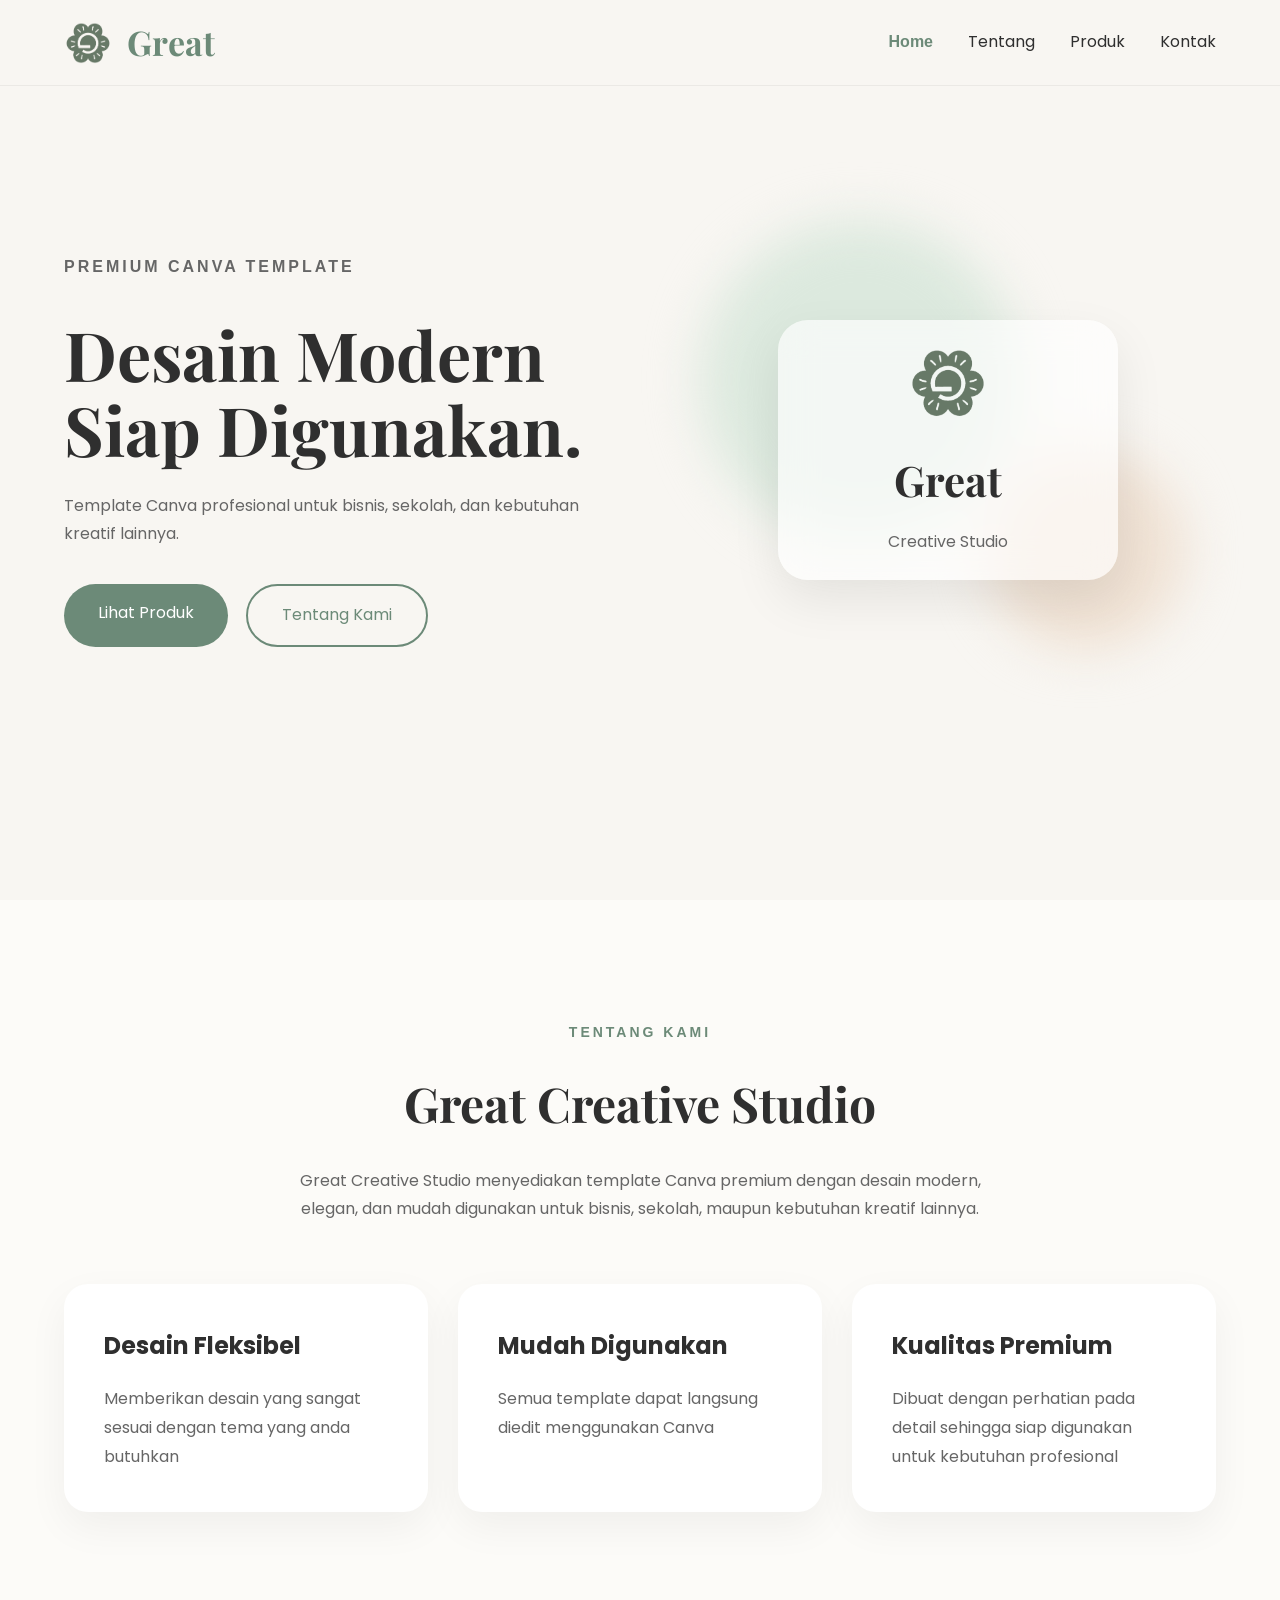
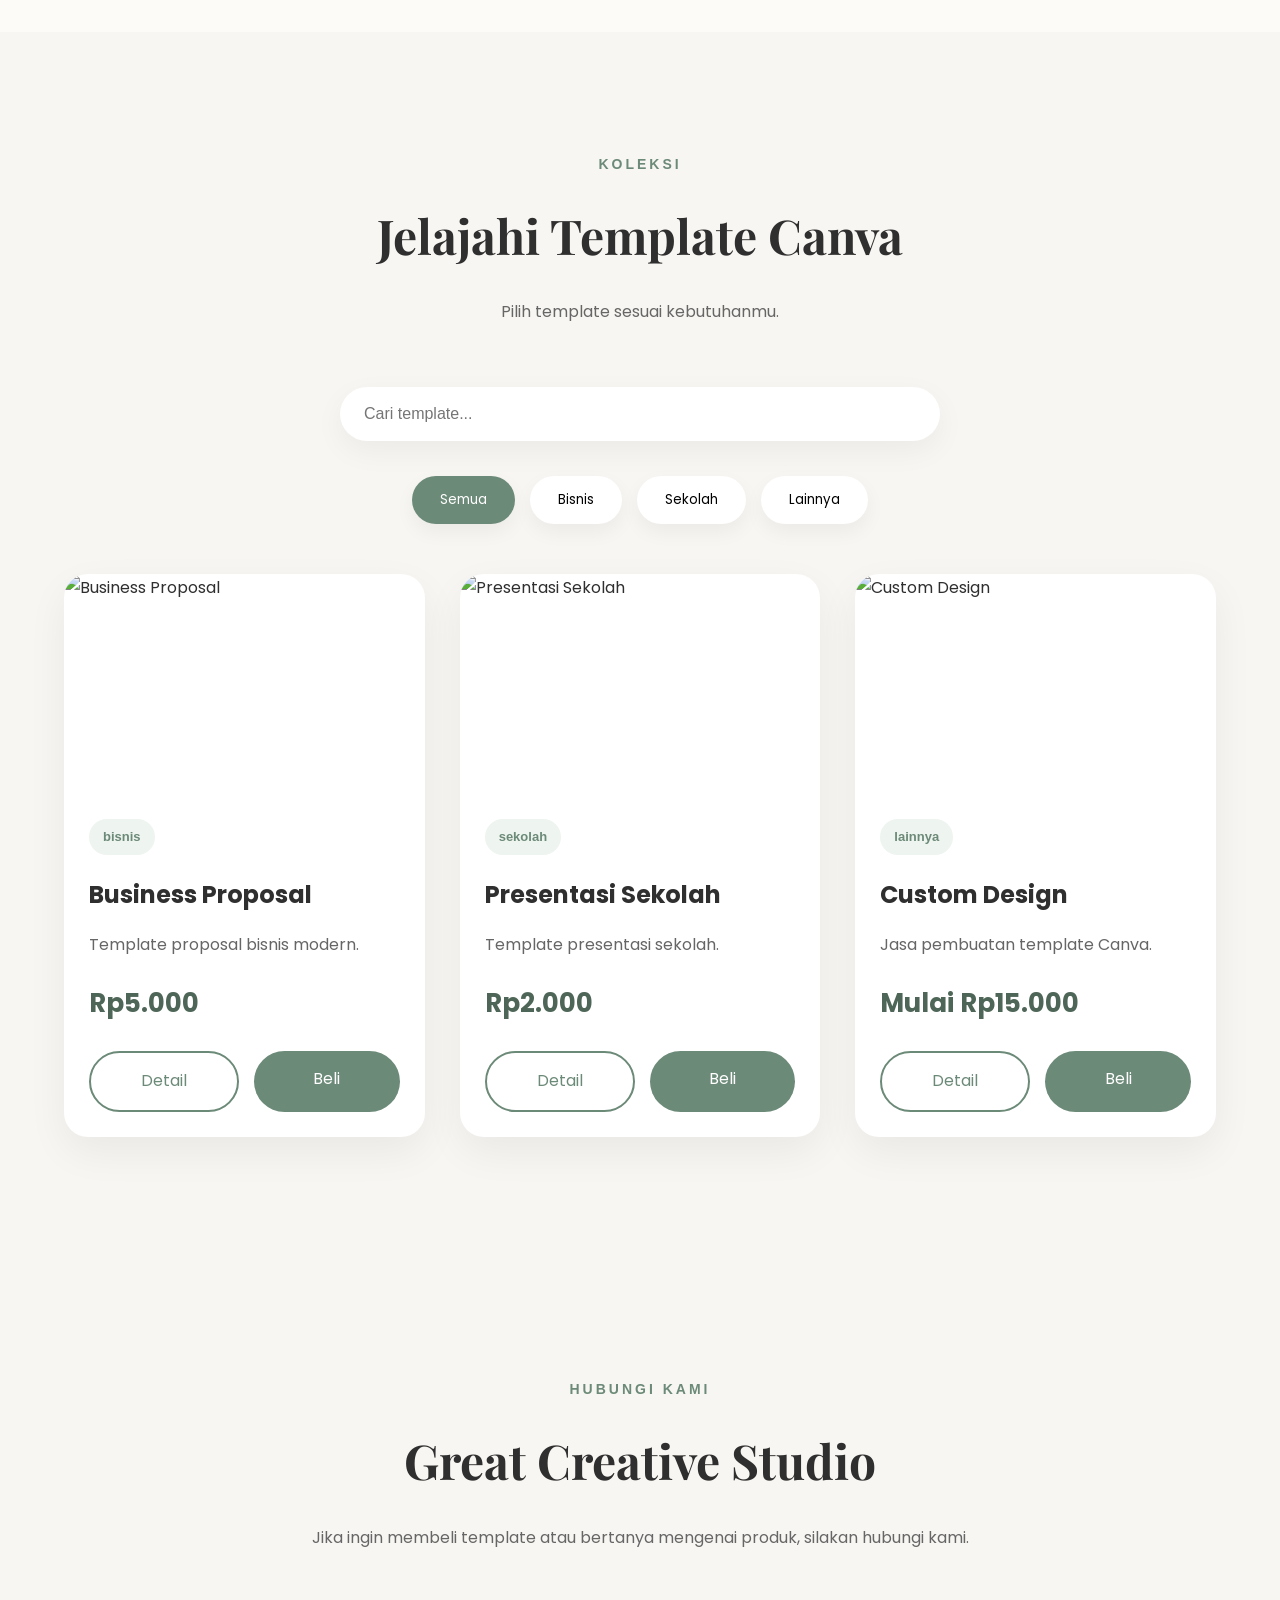
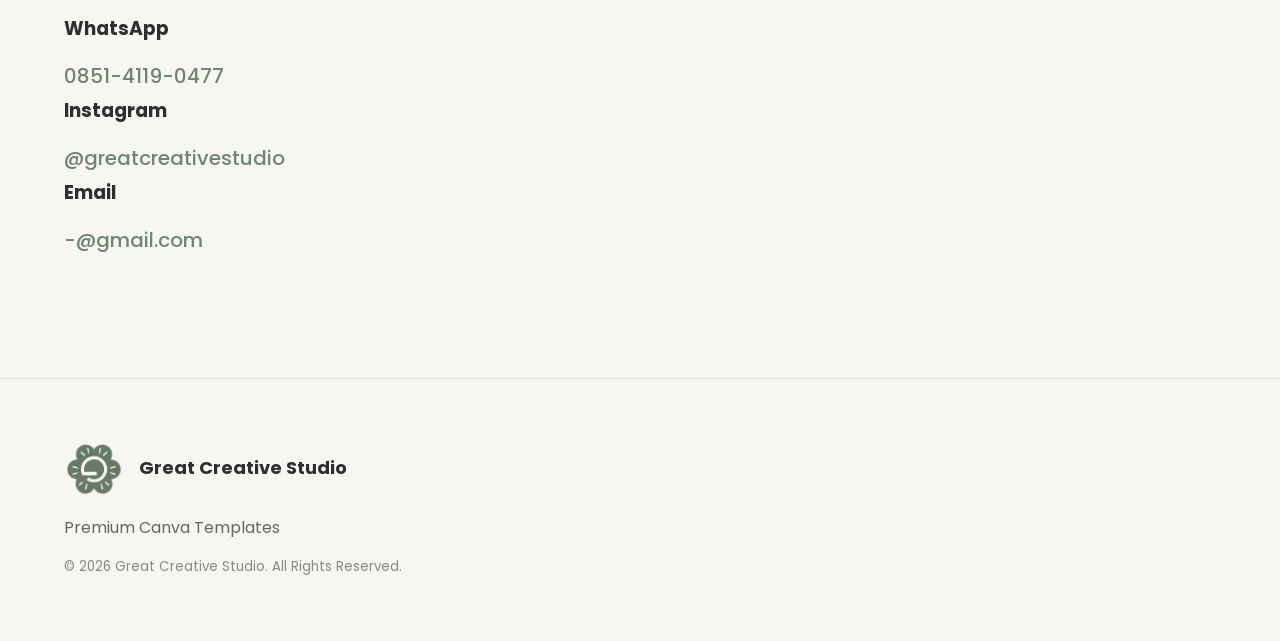
==== commit 515e691b: "Update website design and products" ====
--- a/index.html
+++ b/index.html
@@ -246,15 +246,14 @@
 
                 <h3>
 
-                    🎨 Desain Modern
+                    Desain Fleksibel
 
                 </h3>
 
                 <p>
 
-                    Mengikuti tren desain terbaru
-                    dengan tampilan minimalis
-                    dan profesional.
+                    Memberikan desain yang sangat sesuai
+                    dengan tema yang anda butuhkan
 
                 </p>
 
@@ -264,14 +263,14 @@
 
                 <h3>
 
-                    ⚡ Mudah Digunakan
+                    Mudah Digunakan
 
                 </h3>
 
                 <p>
 
                     Semua template dapat langsung
-                    diedit menggunakan Canva.
+                    diedit menggunakan Canva
 
                 </p>
 
@@ -281,7 +280,7 @@
 
                 <h3>
 
-                    💎 Kualitas Premium
+                    Kualitas Premium
 
                 </h3>
 
@@ -289,7 +288,7 @@
 
                     Dibuat dengan perhatian pada
                     detail sehingga siap digunakan
-                    untuk kebutuhan profesional.
+                    untuk kebutuhan profesional
 
                 </p>
 
@@ -426,7 +425,7 @@
         <h3>WhatsApp</h3>
 
         <a href="https://wa.me/6281234567890" class="contact-link">
-            0812-3456-7890
+            0851-4119-0477
         </a>
 
     </div>
@@ -449,7 +448,7 @@
 
         <a href="mailto:hello@greatstudio.id"
            class="contact-link">
-            hello@greatstudio.id
+            -@gmail.com
         </a>
 
     </div>
